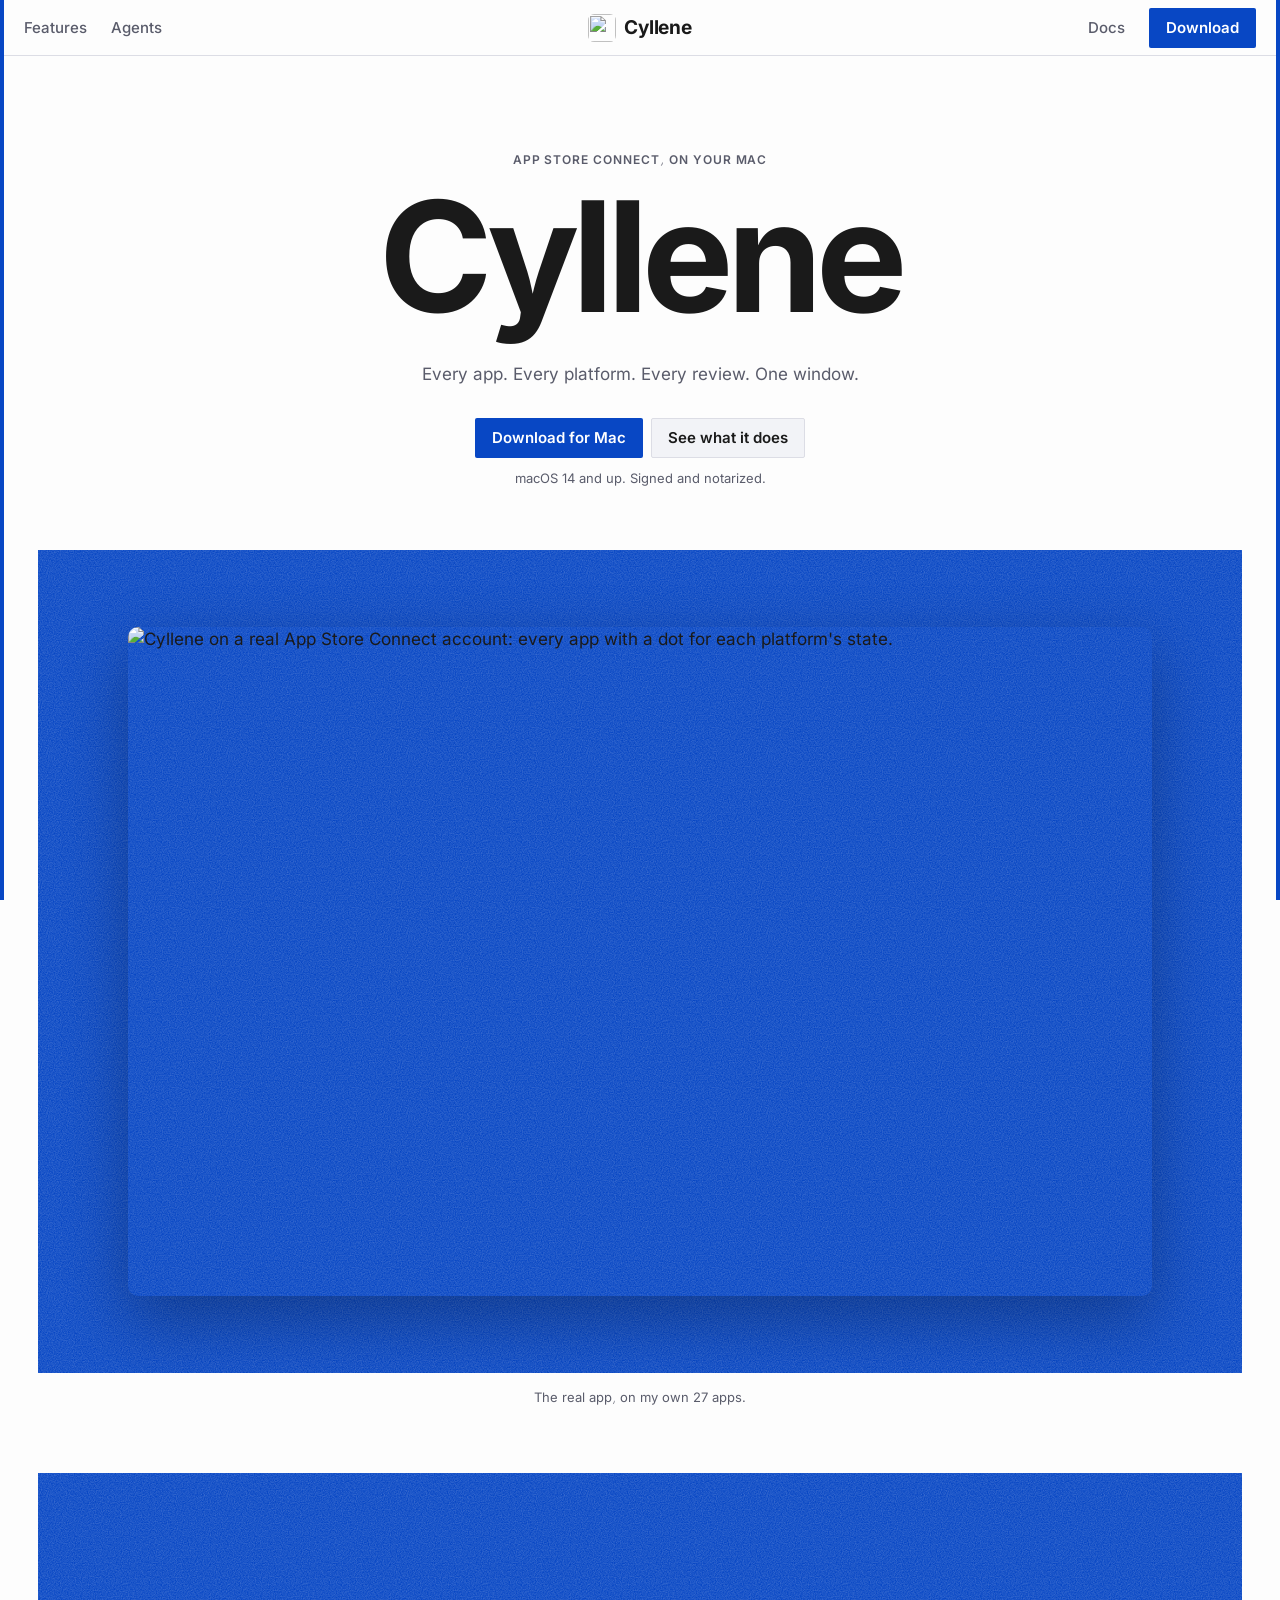
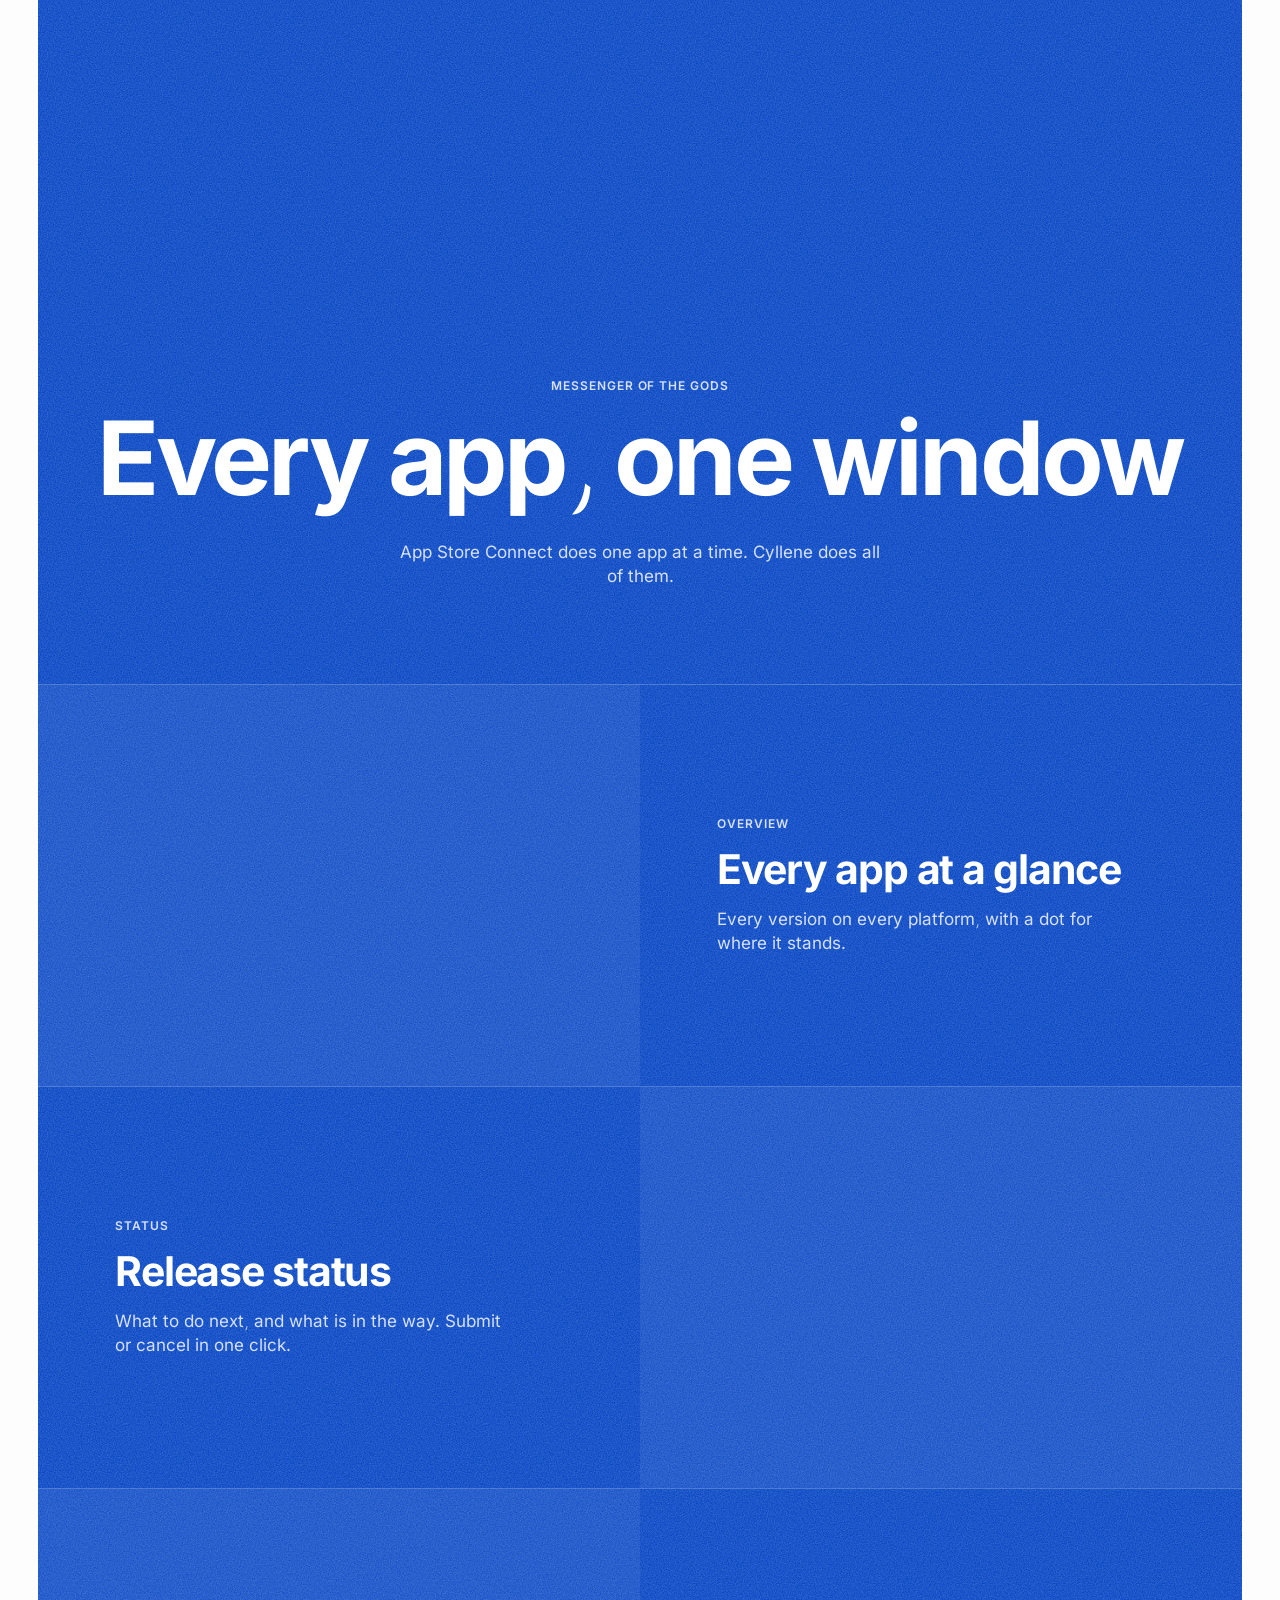
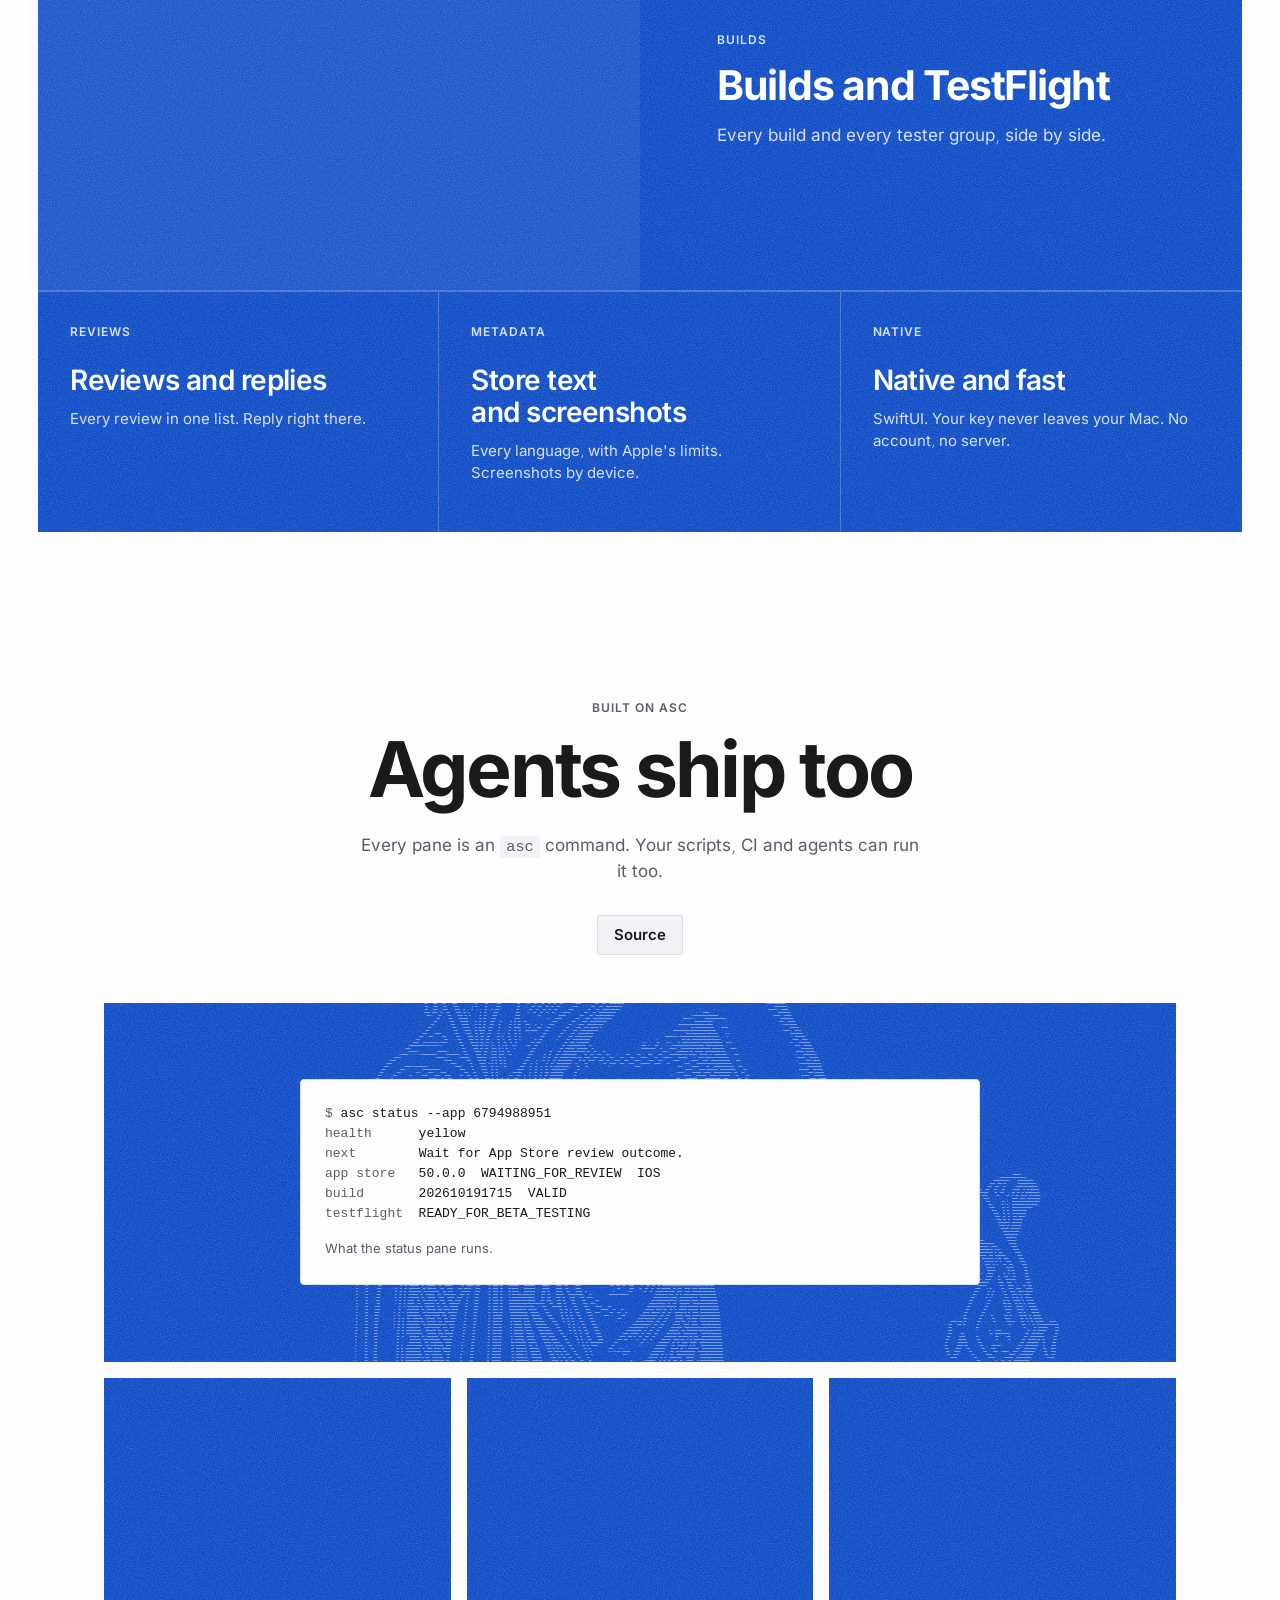
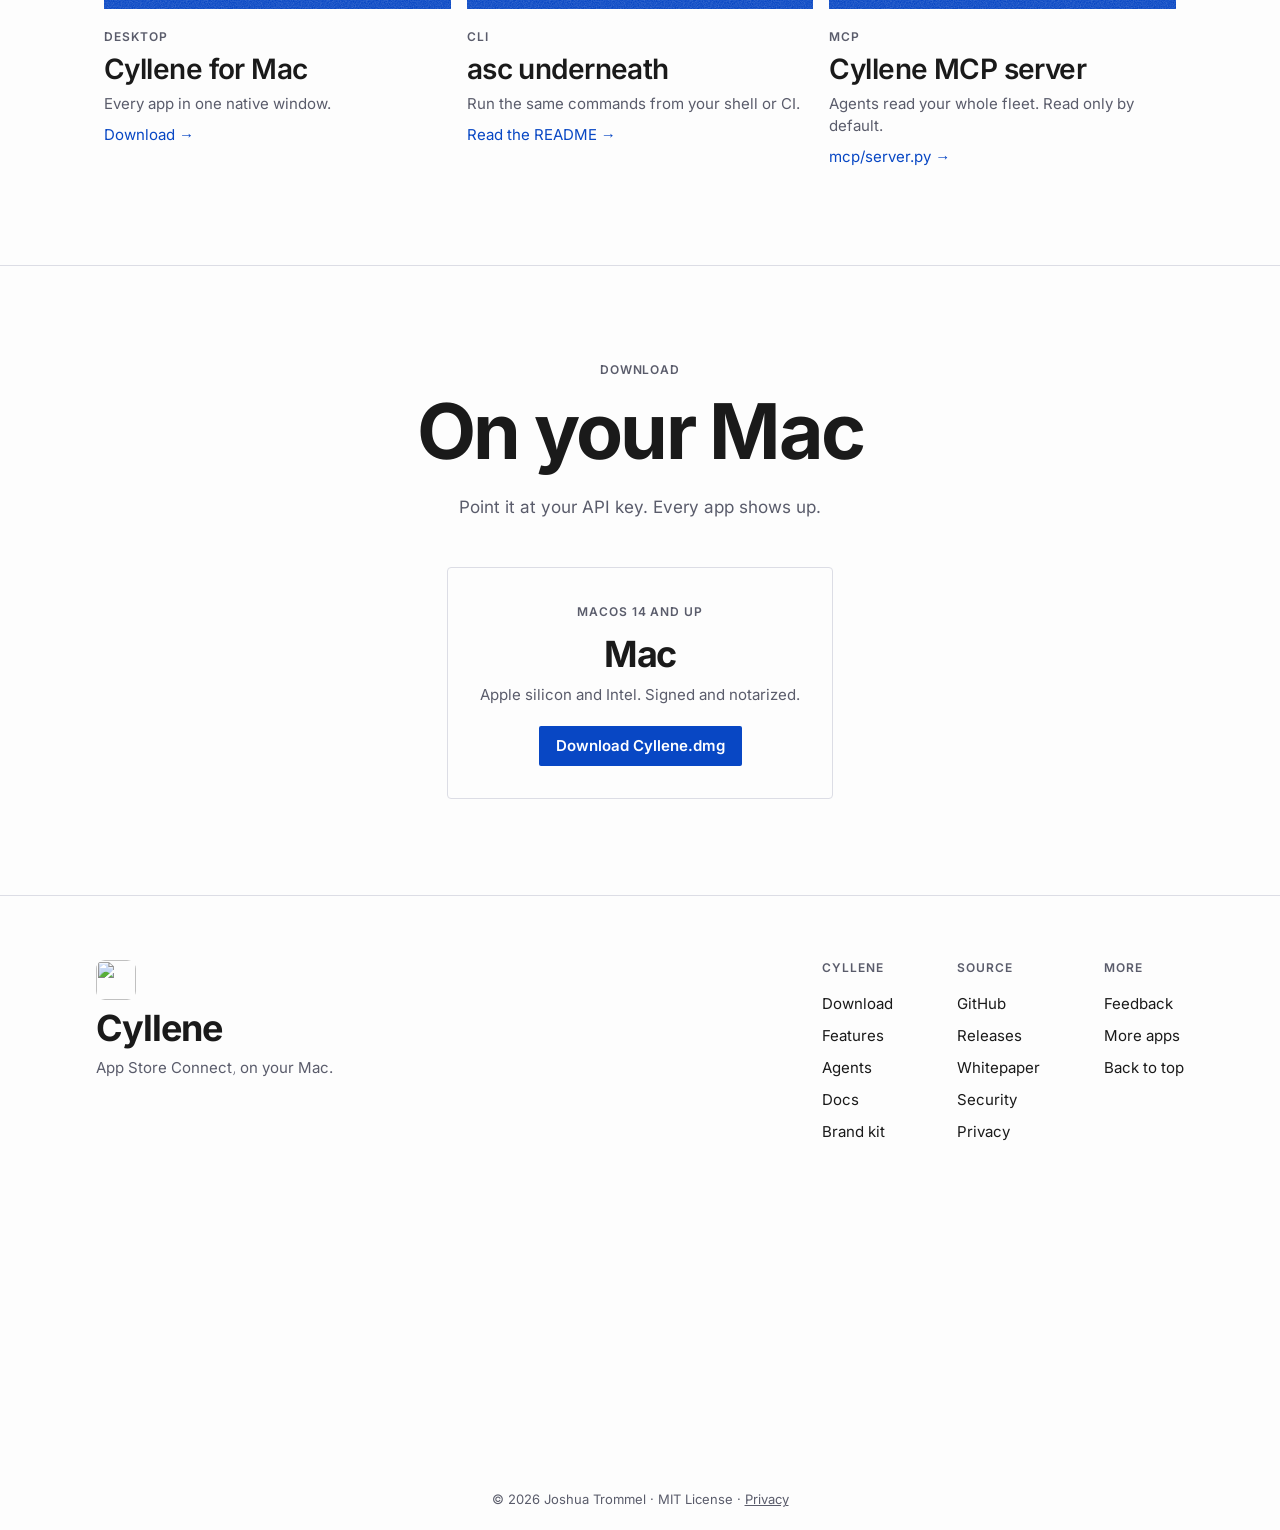
==== landing/index.html @ 8a7dcd57 "Rename Hermes to Cyllene: app, fonts, landing, docs, skills Still on Hermes on purpose: bundle id co" ====
<!DOCTYPE html>
<html lang="en">
<head>
<meta charset="UTF-8">
<meta name="viewport" content="width=device-width, initial-scale=1.0, viewport-fit=cover">
<title>Cyllene. App Store Connect, on your Mac.</title>
<meta name="description" content="A native Mac app for App Store Connect. Every app, every platform, every review state in one window. Versions, builds, TestFlight, reviews and purchases without the dashboard.">
<meta name="theme-color" content="#fdfdfd" media="(prefers-color-scheme: light)">
<meta name="theme-color" content="#0a0e19" media="(prefers-color-scheme: dark)">
<link rel="canonical" href="https://cyllene.jaybulb.com/">
<link rel="icon" href="favicon.svg" type="image/svg+xml">
<link rel="apple-touch-icon" href="apple-touch-icon.png">
<meta property="og:type" content="website">
<meta property="og:site_name" content="Cyllene">
<meta property="og:title" content="Cyllene. App Store Connect, on your Mac.">
<meta property="og:description" content="Every app, every platform, every review state in one window.">
<meta property="og:url" content="https://cyllene.jaybulb.com/">
<meta name="twitter:card" content="summary">
<link rel="stylesheet" href="tokens.css">
<link rel="stylesheet" href="landing.css">
<script src="landing.js" defer></script>
</head>
<body>

<header class="nav" aria-label="Site">
  <nav class="nav-links" aria-label="Main">
    <a href="#features">Features</a>
    <a href="#agents">Agents</a>
  </nav>
  <a class="nav-brand" href="#top" aria-label="Cyllene home"><img src="icon.svg" alt="" width="28" height="28"><span>Cyllene</span></a>
  <div class="nav-end">
    <a class="nav-get" href="docs">Docs</a>
    <a class="btn btn-solid" href="https://github.com/nulljosh/cyllene/releases/latest/download/Cyllene.dmg">Download</a>
  </div>
</header>

<!-- Art, dithered to halftone by hand: Peter Paul Rubens, Mercury (Prado, public domain), Praxiteles, Hermes and the Infant Dionysus (public domain, also heads the docs),
     Claude Lorrain, Mercury and Argus (etching), Giambologna, Mercury (bronze), both The Met open access (CC0), Hermes Ludovisi, Hermes Logios and the Pio-Clementino Hermes (public domain),
     Thorvaldsen, Mercury about to kill Argus (CC0), the rest via Wikimedia Commons. -->
<main id="top">
<section class="hero" id="hero">
  <div class="wrap center hero-copy">
    <p class="label">App Store Connect, on your Mac</p>
    <h1>Cyllene</h1>
    <p class="lead">Every app. Every platform. Every review. One window.</p>
    <div class="cta">
      <a class="btn btn-solid" href="https://github.com/nulljosh/cyllene/releases/latest/download/Cyllene.dmg">Download for Mac</a>
      <a class="btn btn-ghost" href="#features">See what it does</a>
    </div>
    <p class="fine">macOS 14 and up. Signed and notarized.</p>
  </div>

  <div class="demo-wrap reveal" id="demo">
    <div class="stage">
    <div class="art stage-art" style="--img: url(art/lorrain.png)" aria-hidden="true"></div>
    <img class="shot" src="shots/app-list.png" width="1040" height="680" alt="Cyllene on a real App Store Connect account: every app with a dot for each platform's state.">
    </div>
    <p class="demo-hint">The real app, on my own 27 apps.</p>
  </div>
</section>

<section class="band" id="features">
  <div class="band-head">
    <div class="art band-art" style="--img: url(art/giambologna.png)" aria-hidden="true"></div>
    <div class="band-copy reveal">
      <p class="label">Messenger of the gods</p>
      <h2>Every app, one window</h2>
      <p>App Store Connect does one app at a time. Cyllene does all of them.</p>
    </div>
  </div>
  <div class="frows">
    <article class="frow reveal"><div class="art" style="--img: url(art/prax.png)" aria-hidden="true"></div><div><p class="label">Overview</p><h3>Every app at a glance</h3><p>Every version on every platform, with a dot for where it stands.</p></div></article>
    <article class="frow reveal"><div class="art" style="--img: url(art/rubens.png)" aria-hidden="true"></div><div><p class="label">Status</p><h3>Release status</h3><p>What to do next, and what is in the way. Submit or cancel in one click.</p></div></article>
    <article class="frow reveal"><div class="art" style="--img: url(art/ludovisi.png)" aria-hidden="true"></div><div><p class="label">Builds</p><h3>Builds and TestFlight</h3><p>Every build and every tester group, side by side.</p></div></article>
  </div>
  <div class="cells">
      <article class="cell reveal"><p class="label">Reviews</p><h3>Reviews and replies</h3><p>Every review in one list. Reply right there.</p></article>
      <article class="cell reveal"><p class="label">Metadata</p><h3>Store text and screenshots</h3><p>Every language, with Apple's limits. Screenshots by device.</p></article>
      <article class="cell reveal"><p class="label">Native</p><h3>Native and fast</h3><p>SwiftUI. Your key never leaves your Mac. No account, no server.</p></article>
  </div>
</section>

<section class="sec field" id="agents">
  <div class="wrap center">
    <div class="reveal agents-copy">
      <i class="wing" aria-hidden="true"></i>
      <p class="label">Built on asc</p>
      <h2>Agents ship too</h2>
      <p class="body">Every pane is an <code>asc</code> command. Your scripts, CI and agents can run it too.</p>
      <div class="cta"><a class="btn btn-ghost" href="https://github.com/nulljosh/cyllene">Source</a></div>
    </div>
    <div class="stage term-stage reveal">
    <figure class="stage-art" aria-hidden="true"><svg viewBox="0 500 1899 1100" preserveAspectRatio="xMidYMid slice"><use href="cyllene.svg#art"/></svg></figure>
    <figure class="term" aria-label="The command behind the status pane">
<pre><span class="dim">$</span> asc status --app 6794988951
<span class="dim">health</span>      yellow
<span class="dim">next</span>        Wait for App Store review outcome.
<span class="dim">app store</span>   50.0.0  WAITING_FOR_REVIEW  IOS
<span class="dim">build</span>       202610191715  VALID
<span class="dim">testflight</span>  READY_FOR_BETA_TESTING</pre>
      <figcaption>What the status pane runs.</figcaption>
    </figure>
    </div>
    <div class="prods">
      <article class="prod reveal">
        <div class="art prod-art" style="--img: url(art/card-thorvaldsen.png)" aria-hidden="true"></div>
        <p class="label">Desktop</p><h3>Cyllene for Mac</h3><p>Every app in one native window.</p><a href="https://github.com/nulljosh/cyllene/releases/latest/download/Cyllene.dmg">Download &rarr;</a>
      </article>
      <article class="prod reveal">
        <div class="art prod-art" style="--img: url(art/card-logios.png)" aria-hidden="true"></div>
        <p class="label">CLI</p><h3>asc underneath</h3><p>Run the same commands from your shell or CI.</p><a href="https://github.com/nulljosh/cyllene#agents">Read the README &rarr;</a>
      </article>
      <article class="prod reveal">
        <div class="art prod-art" style="--img: url(art/card-pio.png)" aria-hidden="true"></div>
        <p class="label">MCP</p><h3>Cyllene MCP server</h3><p>Agents read your whole fleet. Read only by default.</p><a href="https://github.com/nulljosh/cyllene/blob/main/mcp/server.py">mcp/server.py &rarr;</a>
      </article>
    </div>
  </div>
</section>

<section class="sec plats" id="get">
  <div class="wrap center">
    <p class="label reveal">Download</p>
    <h2 class="reveal">On your Mac</h2>
    <p class="body reveal">Point it at your API key. Every app shows up.</p>
    <div class="plat-row">
      <div class="reveal"><small>macOS 14 and up</small><b>Mac</b><p>Apple silicon and Intel. Signed and notarized.</p><a class="btn btn-solid" href="https://github.com/nulljosh/cyllene/releases/latest/download/Cyllene.dmg">Download Cyllene.dmg</a></div>
    </div>
  </div>
</section>
</main>

<footer class="foot" id="footer">
  <div class="foot-top">
    <div class="foot-brand"><img src="icon.svg" alt="" width="40" height="40"><b>Cyllene</b><p>App Store Connect, on your Mac.</p></div>
    <nav class="foot-cols" aria-label="Footer">
      <div><p class="label">Cyllene</p><a href="https://github.com/nulljosh/cyllene/releases/latest/download/Cyllene.dmg">Download</a><a href="#features">Features</a><a href="#agents">Agents</a><a href="docs">Docs</a><a href="brand">Brand kit</a></div>
      <div><p class="label">Source</p><a href="https://github.com/nulljosh/cyllene">GitHub</a><a href="https://github.com/nulljosh/cyllene/releases">Releases</a><a href="https://github.com/nulljosh/cyllene/blob/main/docs/WHITEPAPER.md">Whitepaper</a><a href="https://github.com/nulljosh/cyllene/blob/main/docs/SECURITY.md">Security</a><a href="privacy">Privacy</a></div>
      <div><p class="label">More</p><a href="mailto:trommatic@icloud.com?subject=Cyllene">Feedback</a><a href="https://jaybulb.com">More apps</a><a href="#top">Back to top</a></div>
    </nav>
  </div>
  <div class="word-band" aria-hidden="true"><canvas class="word-canvas"></canvas></div>
  <p class="legal">&copy; 2026 Joshua Trommel &middot; MIT License &middot; <a href="privacy">Privacy</a></p>
</footer>

<script src="footer-band.js" defer></script>
</body>
</html>
---- landing/tokens.css ----
/* Cyllene design tokens. One source for the landing and the Mac app (Sources/Theme.swift mirrors these).
   Shared system: 8 point grid, one radius set, 48 point capsule controls. The accent is the only colour Cyllene owns. */
@font-face { font-family: "Cyllene Sans"; src: url("fonts/CylleneSans-Regular.woff2") format("woff2"); font-weight: 400; font-display: swap; }
@font-face { font-family: "Cyllene Sans"; src: url("fonts/CylleneSans-Medium.woff2") format("woff2"); font-weight: 500; font-display: swap; }
@font-face { font-family: "Cyllene Sans"; src: url("fonts/CylleneSans-Semibold.woff2") format("woff2"); font-weight: 600; font-display: swap; }
@font-face { font-family: "Cyllene Sans"; src: url("fonts/CylleneSans-Bold.woff2") format("woff2"); font-weight: 700; font-display: swap; }

:root {
  /* colour */
  --accent: #0847c4;          /* actions and links; deep blue, AA on paper */
  --btn: #0847c4;             /* solid buttons, white label */
  --frame: #0847c4;           /* the thin frame down the window edges */
  --band: #0847c4;            /* full-bleed blue sections */
  --band-sub: #d6e0fa;        /* secondary text on the band, AA */
  --band-art: #a9c2f7;        /* engraving on the band */
  --band-line: rgba(255, 255, 255, .22);
  --accent-light: #0074D9;    /* icon gradient top, clrs.cc blue */
  --accent-deep: #004C8F;     /* icon gradient bottom */
  --ring: color-mix(in srgb, var(--accent) 30%, transparent);
  --bg: #fdfdfd;
  --surface: #f2f3f7;
  --line: #dcdde5;
  --text: #1a1a1a;
  --sub: #5a5c6b;
  --live: #2f8a4e;            /* ready for sale */
  --pending: #b07a00;         /* in review, processing: amber, so it never reads as a link */
  --bad: #c0392b;             /* rejected */
  --idle: #8a8d99;            /* preparing, unknown */

  /* type */
  --display: var(--font);  /* one face: headlines are Cyllene Sans bold, tracked tight */
  --font: "Cyllene Sans", -apple-system, BlinkMacSystemFont, "SF Pro Text", "Helvetica Neue", Helvetica, Arial, sans-serif;
  --size-display: 64px;       /* hero: 64 line, -0.01em */
  --size-title: 34px;         /* section heads: 40 line */
  --size-headline: 20px;      /* card heads: 28 line */
  --size-body: 17px;          /* 24 line */
  --size-footnote: 13px;      /* 16 line */

  /* space: the 8 point grid */
  --sp-1: 4px; --sp-2: 8px; --sp-3: 12px; --sp-4: 16px; --sp-5: 24px; --sp-6: 32px; --sp-7: 48px; --sp-8: 64px; --sp-9: 96px;
  --measure: 680px;
  --wrap: 1120px;

  /* shape */
  --control: 48px;
  --r-card: 28px;
  --r-group: 20px;
  --r-row: 8px;
  --r-pill: 999px;
  --r-sq: 2px;                /* landing buttons and panels */
  --r-icon: 22.5%;
  --motion: .2s ease;
}

@media (prefers-color-scheme: dark) {
  :root {
    --accent: #6f9dff;
    --btn: #1f55e0;
    --frame: #1f55e0;
    --band: #0a33b5;
    --band-sub: #c9d6fb;
    --band-art: #7d9df0;
    --bg: #0a0e19;            /* navy black */
    --surface: #141a2a;
    --line: #252d44;
    --text: #f2f2f5;
    --sub: #a2a9bc;
    --live: #4caf6e;
    --pending: #e0a800;
    --bad: #d9534f;
    --idle: #6f7488;
  }
}
---- landing/landing.css ----
/* Cyllene landing, dressed after Nous Research: a navy-black page in a thin blue frame, giant thin condensed caps,
   tiny caps labels, small square buttons, and one full-bleed blue band where the 1878 engraving sits in scanlines.
   Every colour, both faces and the radii come from tokens.css (copied from brand/ at deploy, shared with the app). */
:root {
  --scan: repeating-linear-gradient(to bottom, #000 0 1.5px, transparent 1.5px 3px);  /* scanlines for the engravings */
  /* film grain: white fractal noise, laid over every blue surface */
  --grain: url("data:image/svg+xml,%3Csvg xmlns='http://www.w3.org/2000/svg' width='180' height='180'%3E%3Cfilter id='n'%3E%3CfeTurbulence type='fractalNoise' baseFrequency='.85' numOctaves='3' stitchTiles='stitch'/%3E%3CfeColorMatrix values='0 0 0 0 1 0 0 0 0 1 0 0 0 0 1 .28 0 0 0 -.06'/%3E%3C/filter%3E%3Crect width='100%25' height='100%25' filter='url(%23n)'/%3E%3C/svg%3E");
}
/* Halftone art: each image is a dot mask (art/*.png, dithered from public domain works), tinted with --band-art */
.art { position: relative; overflow: hidden; background: var(--grain), var(--band); }
.art::before { content: ""; position: absolute; inset: 0; background: var(--band-art); -webkit-mask: var(--img) center / cover no-repeat; mask: var(--img) center / cover no-repeat; }
* { box-sizing: border-box; margin: 0; }
html { scroll-behavior: smooth; }
body { font-family: var(--font); font-size: var(--size-body); line-height: 24px; color: var(--text); background: var(--bg); -webkit-font-smoothing: antialiased; }
a { color: inherit; }
code { font-size: .9em; padding: 2px 6px; border-radius: var(--r-sq); background: var(--surface); }
.wrap { max-width: var(--wrap); margin: 0 auto; padding: 0 var(--sp-5); }
.center { text-align: center; }

h1, h2, h3 { text-wrap: balance; }
/* the wing, in the accent, over a section title */
.wing { display: block; width: 56px; height: 56px; margin: 0 auto var(--sp-4); background: var(--accent); -webkit-mask: url(mark.svg) center / contain no-repeat; mask: url(mark.svg) center / contain no-repeat; }
h1 { font-size: clamp(72px, 12vw, 176px); line-height: .95; font-weight: 700; letter-spacing: -.045em; }
h2 { font-size: clamp(44px, 6vw, 96px); line-height: 1; font-weight: 700; letter-spacing: -.035em; }
h3 { font-size: 28px; line-height: 32px; font-weight: 600; letter-spacing: -.02em; }
.label { font-size: 12px; line-height: 16px; font-weight: 600; letter-spacing: .08em; text-transform: uppercase; color: var(--sub); margin-bottom: var(--sp-4); }

.btn { height: 40px; padding: 0 var(--sp-4); border-radius: var(--r-sq); display: inline-flex; align-items: center; font-weight: 600; font-size: 15px; text-decoration: none; border: 1px solid transparent; transition: background var(--motion), color var(--motion), border-color var(--motion); }
.btn-solid { background: var(--btn); color: #fff; }
.btn-solid:hover { background: color-mix(in srgb, var(--btn) 82%, #fff); }
.btn-ghost { background: var(--surface); color: var(--text); border-color: var(--line); }
.btn-ghost:hover { border-color: var(--text); }
.btn:focus-visible, .foot-cols a:focus-visible, .prod a:focus-visible, .nav-brand:focus-visible, .nav-links a:focus-visible { outline: 3px solid var(--ring); outline-offset: 2px; }

.nav { position: sticky; top: 0; z-index: 10; display: grid; grid-template-columns: 1fr auto 1fr; align-items: center; gap: var(--sp-5); height: 56px; padding: 0 var(--sp-5); background: color-mix(in srgb, var(--bg) 88%, transparent); backdrop-filter: blur(20px); -webkit-backdrop-filter: blur(20px); border-bottom: 1px solid var(--line); }
.nav-brand { display: flex; align-items: center; gap: var(--sp-2); font-weight: 700; font-size: 19px; letter-spacing: -.01em; text-decoration: none; }
.nav-brand img { width: 28px; height: 28px; border-radius: var(--r-icon); }
.nav-links, .nav-get { display: flex; gap: var(--sp-5); font-size: 15px; font-weight: 500; }
.nav-links a, .nav-get { text-decoration: none; color: var(--sub); }
.nav-links a:hover, .nav-get:hover { color: var(--text); }
.nav-brand { grid-column: 2; }
.nav-end { grid-column: 3; justify-self: end; display: flex; align-items: center; gap: var(--sp-5); }
/* the thin blue frame down both edges of the window */
@media (min-width: 900px) { body::after { content: ""; position: fixed; inset: 0; border-inline: 4px solid var(--frame); pointer-events: none; z-index: 30; } }

.hero { padding: var(--sp-9) 0 var(--sp-8); }
.lead { max-width: 560px; margin: var(--sp-6) auto 0; color: var(--sub); }
.cta { display: flex; flex-wrap: wrap; gap: var(--sp-2); margin-top: var(--sp-6); }
.center .cta { justify-content: center; }
.fine { margin-top: var(--sp-3); font-size: var(--size-footnote); line-height: 16px; color: var(--sub); }

/* the live window: same layout as the Mac app */
.demo-wrap { margin: var(--sp-8) clamp(0px, 3vw, 44px) 0; }
.stage { position: relative; overflow: hidden; background: var(--grain), var(--band); padding: clamp(24px, 6vw, 96px) clamp(12px, 7vw, 128px); }
.stage-art { position: absolute; inset: 0; }
.shot { position: relative; display: block; width: 100%; max-width: 1040px; height: auto; margin: 0 auto; border-radius: 10px; box-shadow: 0 24px 64px rgba(0, 0, 0, .28); }
.term-stage .stage-art { color: var(--band-art); opacity: .65; -webkit-mask-image: var(--scan); mask-image: var(--scan); background: none; }
.term-stage .stage-art::before { content: none; }
.term-stage .stage-art svg { display: block; width: 100%; height: 100%; }
.demo-hint { margin-top: var(--sp-3); font-size: var(--size-footnote); color: var(--sub); text-align: center; }

/* The blue band: the engraving in scanlines beside the section head, then the six features as ruled cells */
.band { margin: 0 clamp(0px, 3vw, 44px); background: var(--grain), var(--band); color: #fff; overflow: hidden; }
.band .label { color: var(--band-sub); }
.band-head { text-align: center; }
.band-art { aspect-ratio: 19 / 10; max-height: 86vh; width: 100%; background: none; }
.band-copy { position: relative; margin-top: -10vw; padding: 0 var(--sp-5) var(--sp-9); }
.band-copy h2 { font-size: clamp(48px, 8vw, 128px); line-height: .95; }
.band-copy p:last-child { margin: var(--sp-6) auto 0; max-width: 480px; color: var(--band-sub); }
.frows { border-top: 1px solid var(--band-line); }
.frow { display: grid; grid-template-columns: 1fr 1fr; align-items: center; border-bottom: 1px solid var(--band-line); }
.frow .art { aspect-ratio: 3 / 2; background: var(--grain), color-mix(in srgb, #fff 6%, var(--band)); }
.frow:nth-child(even) .art { order: 2; }
.frow > div:not(.art) { padding: var(--sp-7) clamp(24px, 6vw, 96px); max-width: 560px; }
.frow h3 { font-size: clamp(32px, 3.2vw, 48px); line-height: 1.05; font-weight: 700; letter-spacing: -.03em; }
.frow p:last-child { margin-top: var(--sp-4); color: var(--band-sub); }
.cells { display: grid; grid-template-columns: repeat(3, 1fr); border-top: 1px solid var(--band-line); }
.cell { padding: var(--sp-6) var(--sp-6) var(--sp-7); border-right: 1px solid var(--band-line); border-bottom: 1px solid var(--band-line); }
.cell:nth-child(3n) { border-right: 0; }
.cell:nth-last-child(-n+3) { border-bottom: 0; }
.cell .label { margin-bottom: var(--sp-5); }
.cell p:last-child { margin-top: var(--sp-3); color: var(--band-sub); font-size: 15px; line-height: 22px; }

.sec { padding: var(--sp-9) 0; }
.body { color: var(--sub); margin-top: var(--sp-5); max-width: 560px; }
.center .body { margin-left: auto; margin-right: auto; }
.term-stage { margin-top: var(--sp-7); }
.term { position: relative; max-width: 680px; margin: 0 auto; text-align: left; border-radius: 4px; background: var(--bg); border: 1px solid var(--line); padding: var(--sp-5); }
/* three product cards, each with its own crop of the engraving */
.prods { display: grid; grid-template-columns: repeat(3, 1fr); gap: var(--sp-4); margin-top: var(--sp-4); text-align: left; }
.prod { display: grid; align-content: start; gap: var(--sp-2); }
.prod-art { margin: 0 0 var(--sp-3); aspect-ratio: 3 / 2; }
.prod .label { margin-bottom: 0; }
.prod p:not(.label) { color: var(--sub); font-size: 15px; line-height: 22px; }
.prod a { color: var(--accent); font-size: 15px; text-decoration: none; }
.prod a:hover { text-decoration: underline; }
.term pre { font: 13px/20px ui-monospace, SFMono-Regular, Menlo, monospace; overflow-x: auto; }
.term .dim { color: var(--sub); }
.term figcaption { margin-top: var(--sp-3); font-size: var(--size-footnote); color: var(--sub); }
.plats { border-top: 1px solid var(--line); }
.plat-row { display: flex; justify-content: center; margin-top: var(--sp-7); }
.plat-row > div { max-width: 440px; padding: var(--sp-6); border-radius: 4px; border: 1px solid var(--line); display: grid; gap: var(--sp-2); justify-items: center; }
.plat-row small { font-size: 12px; font-weight: 600; letter-spacing: .08em; text-transform: uppercase; color: var(--sub); }
.plat-row b { font-weight: 700; font-size: 36px; line-height: 44px; letter-spacing: -.03em; }
.plat-row p { color: var(--sub); font-size: 15px; line-height: 22px; margin-bottom: var(--sp-3); }

/* Footer: brand and link columns, the engraved band of Cyllene' things, one fine line */
.foot { text-align: center; padding: var(--sp-8) var(--sp-4) var(--sp-5); background: var(--bg); overflow: hidden; border-top: 1px solid var(--line); }
.foot-top { max-width: var(--wrap); margin: 0 auto; padding: 0 var(--sp-4); display: flex; flex-wrap: wrap; justify-content: space-between; gap: var(--sp-7); text-align: left; }
.foot-brand { display: grid; gap: var(--sp-2); align-content: start; }
.foot-brand img { border-radius: var(--r-icon); }
.foot-brand b { font-weight: 700; font-size: 36px; line-height: 40px; letter-spacing: -.03em; }
.foot-brand p { color: var(--sub); font-size: 15px; }
.foot-cols { display: flex; flex-wrap: wrap; gap: var(--sp-8); }
.foot-cols div { display: grid; gap: var(--sp-2); align-content: start; }
.foot-cols .label { margin-bottom: var(--sp-2); }
/* Each link is a 44px tap target; the negative margin keeps the 24px line pitch. */
.foot-cols a { display: flex; align-items: center; min-height: 44px; margin: -10px 0; color: var(--text); text-decoration: none; font-size: 15px; }
.foot-cols a:hover { color: var(--accent); }
.word-band { color: var(--accent); position: relative; width: 100vw; margin: var(--sp-6) 0 0 calc(50% - 50vw); height: clamp(150px, 24vw, 340px); }
.word-canvas { position: absolute; inset: 0; width: 100%; height: 100%; display: none; }
.word-band.live .word-canvas { display: block; }
.legal { margin-top: var(--sp-2); font-size: var(--size-footnote); line-height: 16px; color: var(--sub); text-wrap: balance; }

/* Docs page: a band head with Piranesi's stairs, a sticky contents column, then numbered sections */
.docs-head { position: relative; margin-top: 0; }
.docs-art { position: absolute; inset: 0; background: none; opacity: .9; }
.docs-title { position: relative; padding: var(--sp-9) var(--sp-5); text-align: center; }
.docs-title h1 { font-size: clamp(96px, 13vw, 200px); line-height: 1; }
.docs-title p:last-child { margin-top: var(--sp-4); color: var(--band-sub); }
.docs { max-width: var(--wrap); margin: 0 auto; padding: var(--sp-8) var(--sp-5) var(--sp-9); display: grid; grid-template-columns: 180px minmax(0, 1fr); gap: var(--sp-8); }
.toc { position: sticky; top: 88px; align-self: start; display: grid; gap: var(--sp-3); font-size: 15px; font-weight: 500; }
.toc a { color: var(--sub); text-decoration: none; }
.toc a:hover { color: var(--text); }
.doc { max-width: 720px; display: grid; gap: var(--sp-8); }
.doc section { display: grid; gap: var(--sp-4); justify-items: start; scroll-margin-top: 88px; }
.doc h2 { font-size: clamp(44px, 5vw, 72px); margin-bottom: var(--sp-2); }
.doc .label { margin-bottom: 0; }
.doc p { color: var(--sub); }
.doc a:not(.btn) { color: var(--accent); }
.code { width: 100%; font: 13px/20px ui-monospace, SFMono-Regular, Menlo, monospace; padding: var(--sp-4); border: 1px solid var(--line); border-radius: 4px; background: var(--surface); overflow-x: auto; white-space: pre; }
.defs { width: 100%; display: grid; grid-template-columns: max-content 1fr; border-top: 1px solid var(--line); }
.defs dt, .defs dd { margin: 0; padding: var(--sp-3) 0; border-bottom: 1px solid var(--line); }
.defs dt { font-weight: 600; padding-right: var(--sp-6); }
.defs dd { color: var(--sub); }
.faq { grid-template-columns: 1fr; }
.privacy { grid-template-columns: minmax(0, 1fr); max-width: 760px; }
.doc-h1 { font-size: clamp(56px, 8vw, 104px); line-height: .95; margin-bottom: var(--sp-3); }
.legal a { color: inherit; }
.faq dt { border-bottom: 0; padding-bottom: 0; }

.js .reveal { opacity: 0; transform: translateY(16px); transition: opacity .5s ease, transform .5s ease; }
.js .reveal.in { opacity: 1; transform: none; }

@media (max-width: 900px) {
  .frow { grid-template-columns: 1fr; }
  .docs { grid-template-columns: 1fr; gap: var(--sp-6); }
  .toc { position: static; grid-auto-flow: column; overflow-x: auto; gap: var(--sp-4); white-space: nowrap; }
  .defs { grid-template-columns: 1fr; }
  .defs dt { border-bottom: 0; padding-bottom: 0; }
  .frow:nth-child(even) .art { order: 0; }
  .frow > div:not(.art) { padding: var(--sp-6) var(--sp-5) var(--sp-7); }
  .band-copy { margin-top: -14vw; }
  .cells { grid-template-columns: 1fr 1fr; }
  .cell, .cell:nth-child(3n), .cell:nth-last-child(-n+3) { border-right: 1px solid var(--band-line); border-bottom: 1px solid var(--band-line); }
  .cell:nth-child(2n) { border-right: 0; }
  .cell:nth-last-child(-n+2) { border-bottom: 0; }
  .prods { grid-template-columns: 1fr; gap: var(--sp-6); }
}
@media (max-width: 600px) {
  .nav-links, .nav-get { display: none; }
  .wrap { padding: 0 var(--sp-4); }
  .hero { padding-top: var(--sp-8); }
  .cells { grid-template-columns: 1fr; }
  .cell, .cell:nth-child(2n), .cell:nth-child(3n), .cell:nth-last-child(-n+2) { border-right: 0; border-bottom: 1px solid var(--band-line); padding: var(--sp-5); }
  .cell:last-child { border-bottom: 0; }
  .foot { padding-top: var(--sp-7); }
  .foot-top { row-gap: var(--sp-5); }
  .foot-brand { display: flex; flex-wrap: wrap; align-items: center; gap: var(--sp-2) var(--sp-3); }
  .foot-brand p { flex-basis: 100%; }
  .foot-cols { gap: var(--sp-6); }
  .foot-cols div { gap: 0; }
}
@media (prefers-reduced-motion: reduce) {
  html { scroll-behavior: auto; }
  .js .reveal { opacity: 1; transform: none; transition: none; }
  .btn, .row { transition: none; }
}
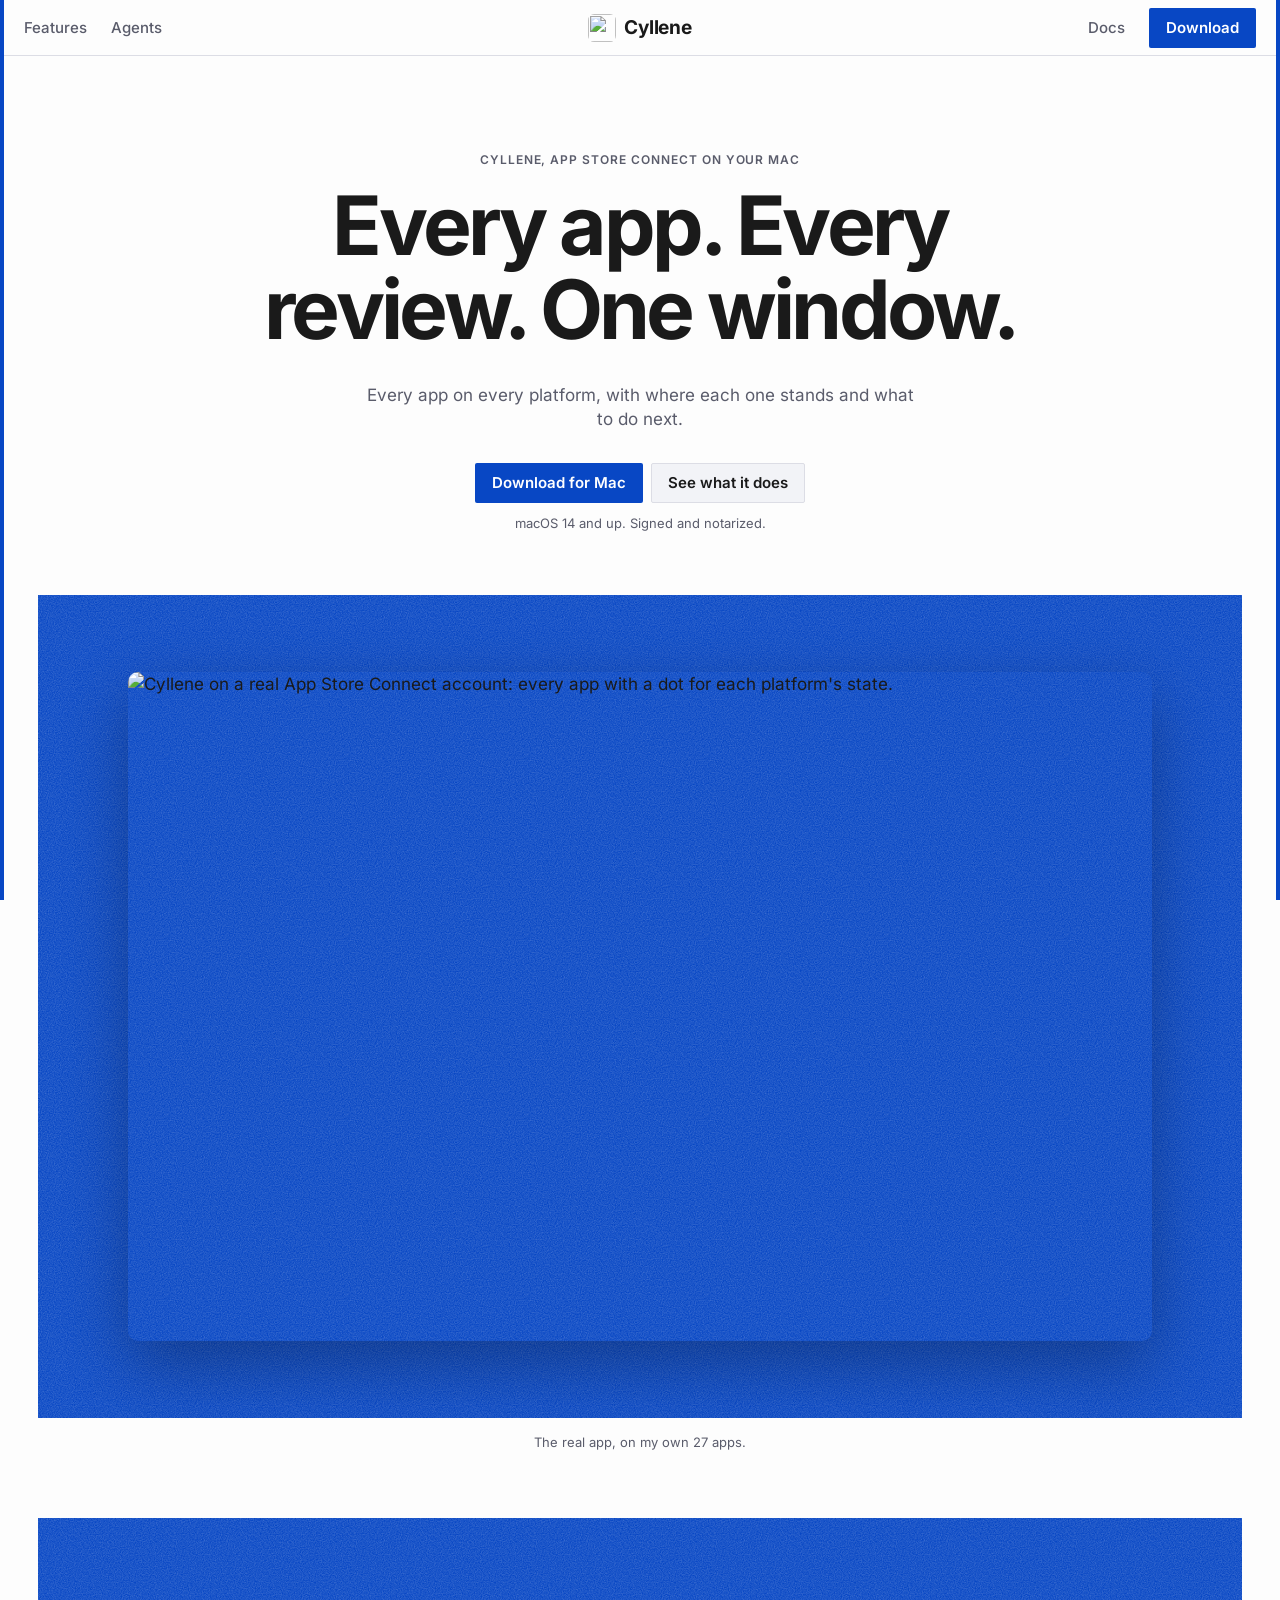
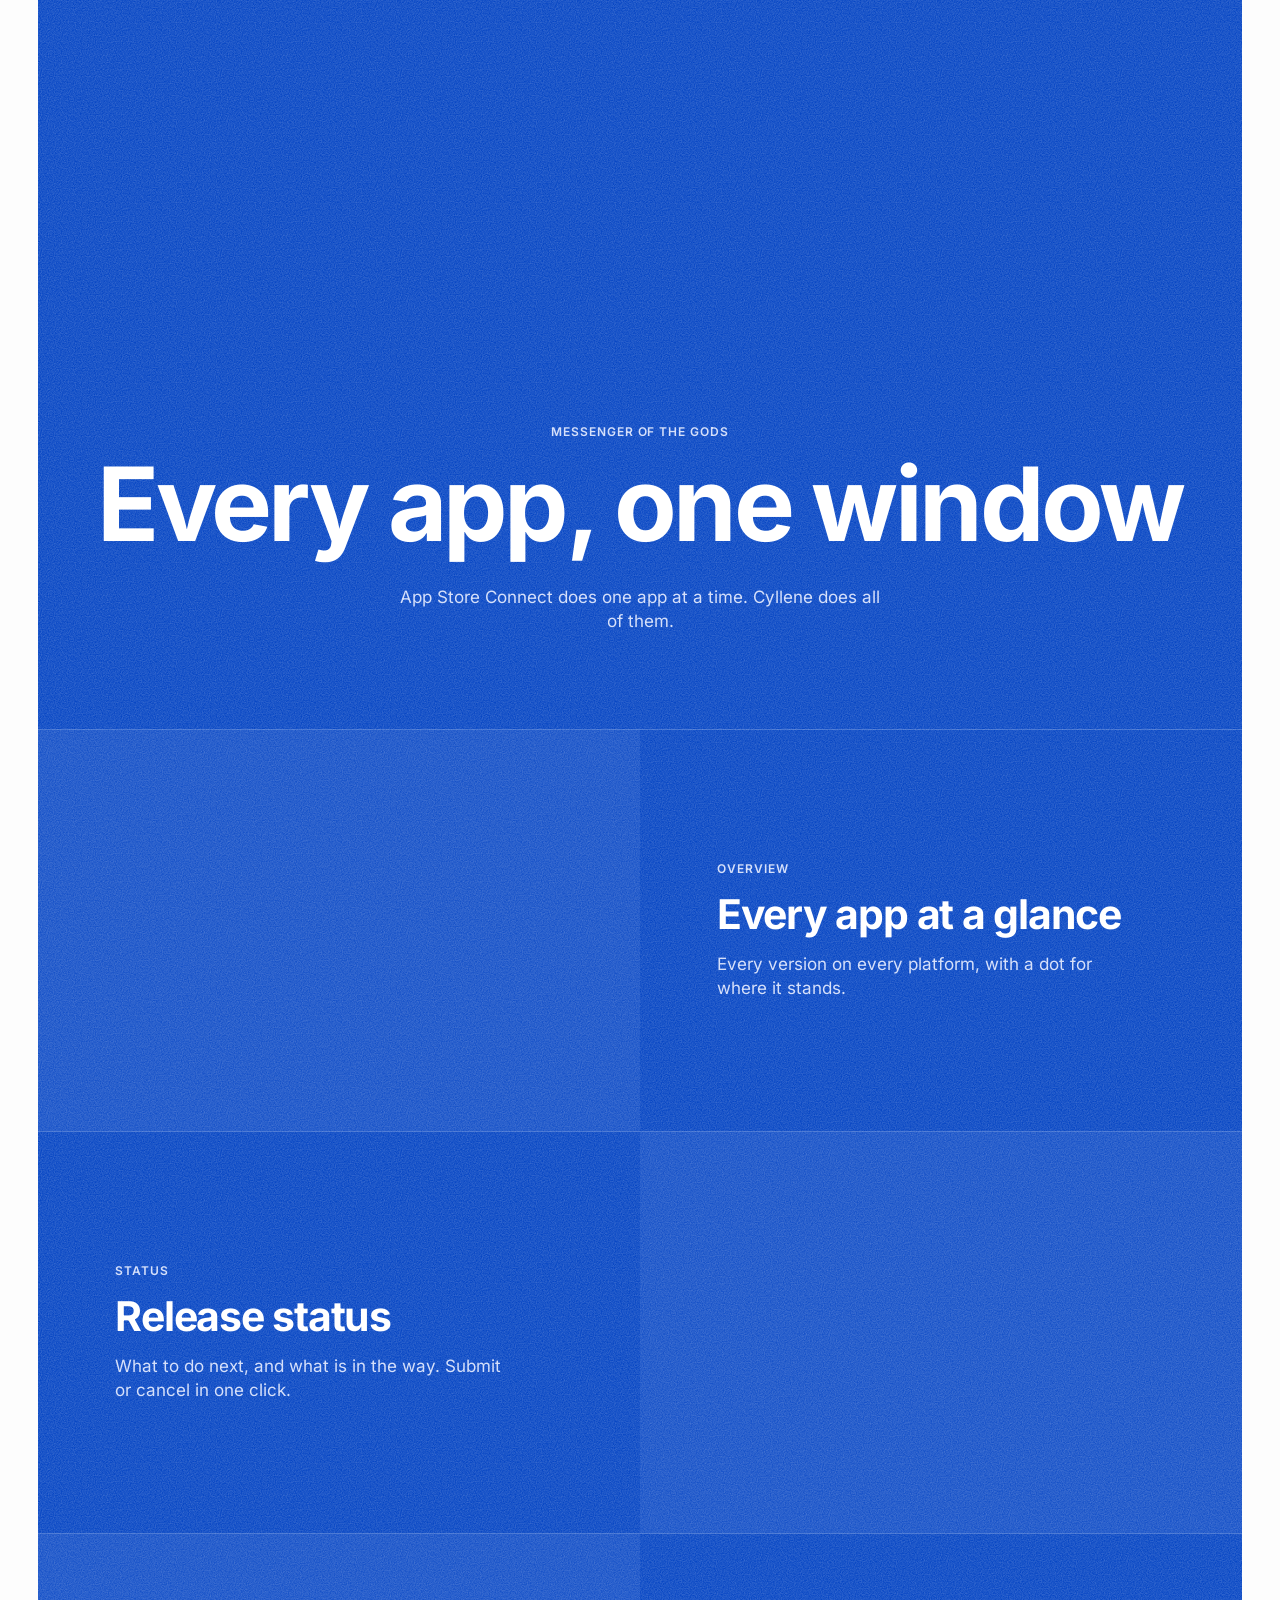
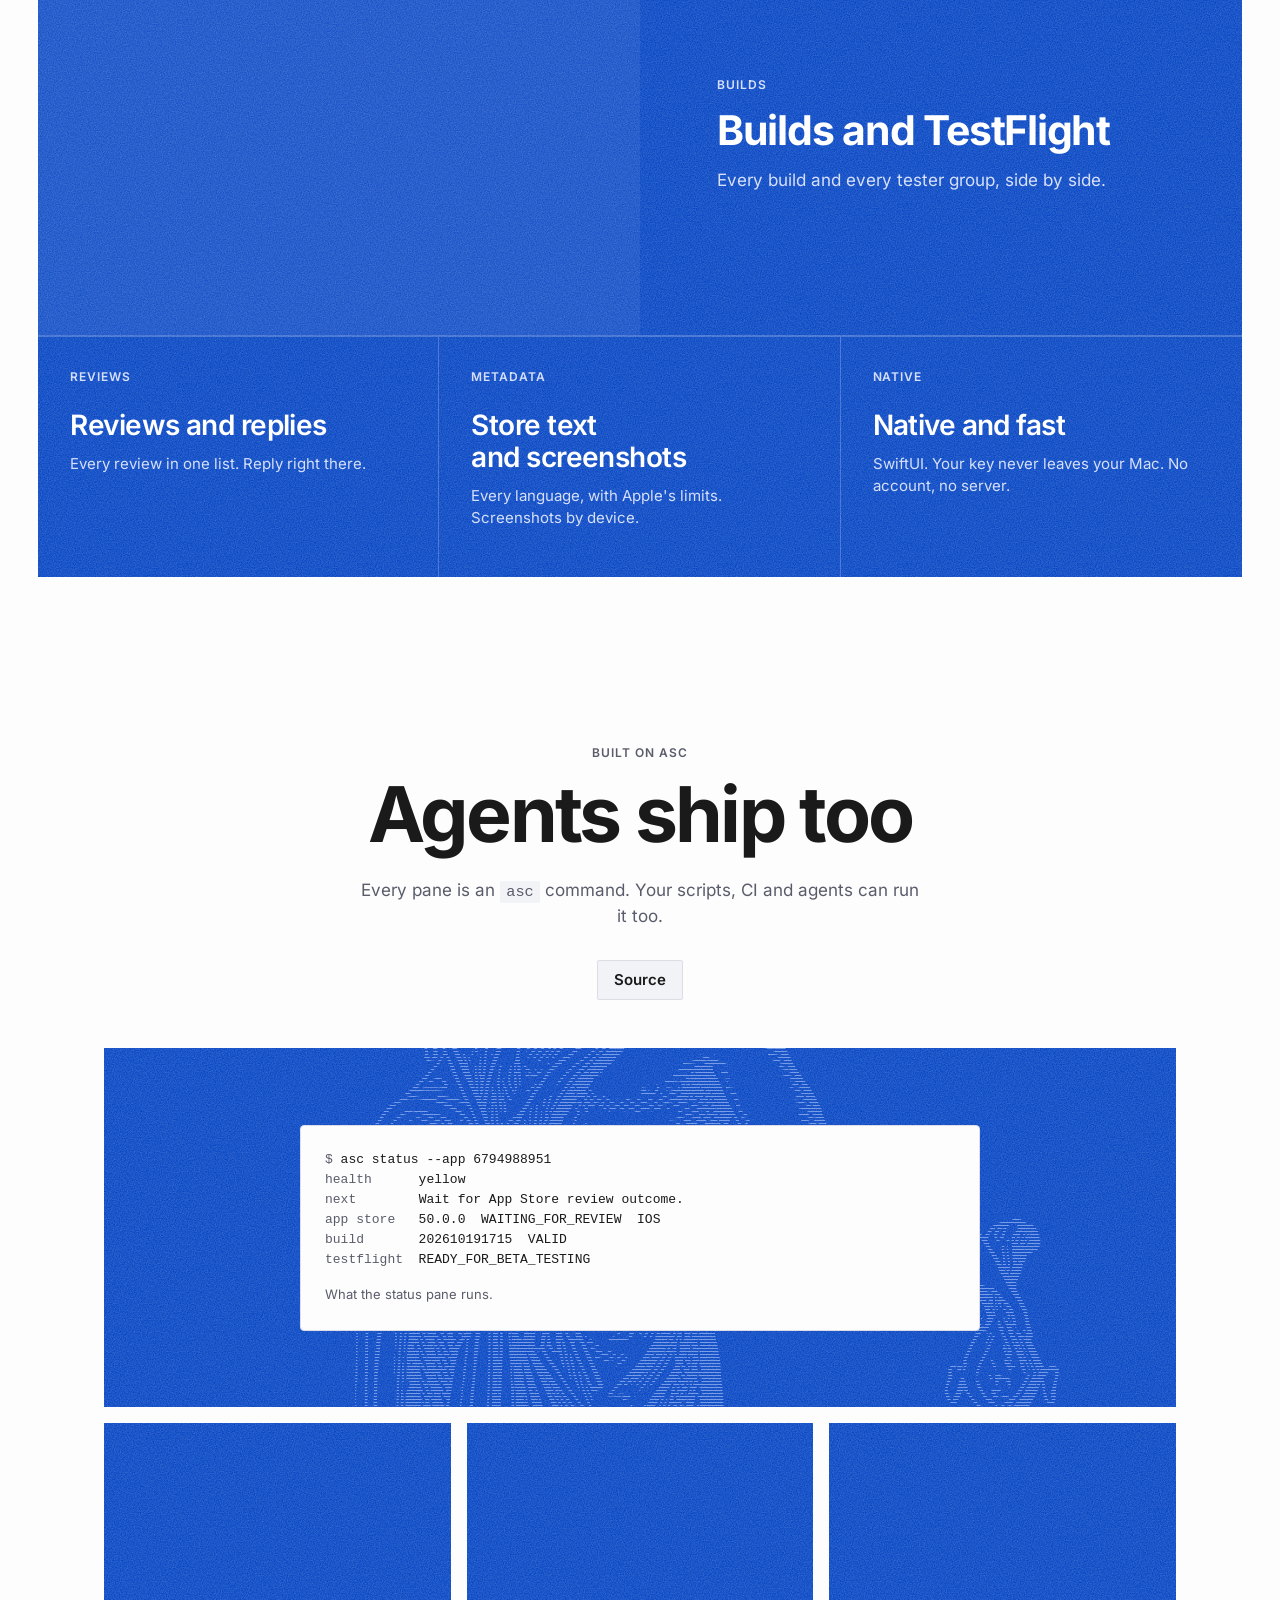
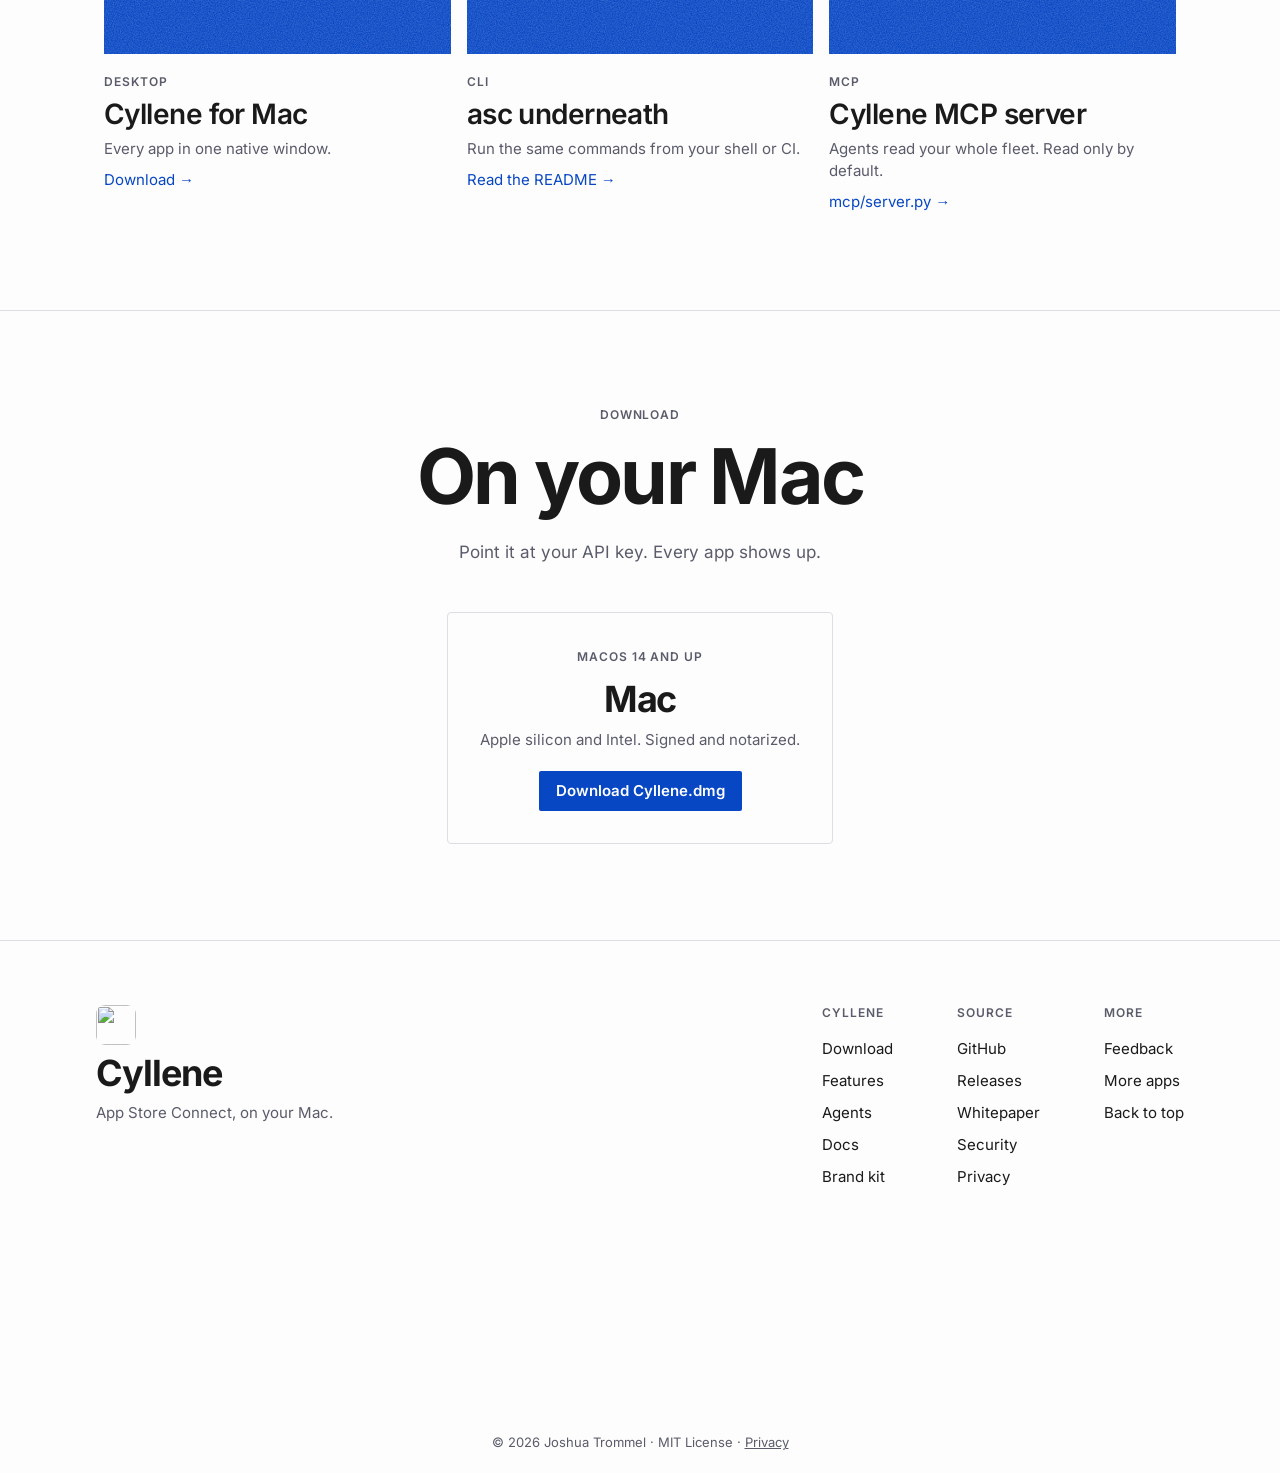
==== commit 498d7219: "Hero H1 is the line that sells, not the name Co-Authored-By: Claude Opus 5.5 <noreply@anthropic.com>" ====
--- a/landing/index.html
+++ b/landing/index.html
@@ -40,9 +40,9 @@
 <main id="top">
 <section class="hero" id="hero">
   <div class="wrap center hero-copy">
-    <p class="label">App Store Connect, on your Mac</p>
-    <h1>Cyllene</h1>
-    <p class="lead">Every app. Every platform. Every review. One window.</p>
+    <p class="label">Cyllene, App Store Connect on your Mac</p>
+    <h1 class="hero-h1">Every app. Every review. One window.</h1>
+    <p class="lead">Every app on every platform, with where each one stands and what to do next.</p>
     <div class="cta">
       <a class="btn btn-solid" href="https://github.com/nulljosh/cyllene/releases/latest/download/Cyllene.dmg">Download for Mac</a>
       <a class="btn btn-ghost" href="#features">See what it does</a>
--- a/landing/landing.css
+++ b/landing/landing.css
@@ -23,6 +23,8 @@
 h1 { font-size: clamp(72px, 12vw, 176px); line-height: .95; font-weight: 700; letter-spacing: -.045em; }
 h2 { font-size: clamp(44px, 6vw, 96px); line-height: 1; font-weight: 700; letter-spacing: -.035em; }
 h3 { font-size: 28px; line-height: 32px; font-weight: 600; letter-spacing: -.02em; }
+/* the hero leads with the line that sells; the nav already carries the name */
+.hero-h1 { font-size: clamp(44px, 6.4vw, 88px); line-height: 1.02; max-width: 960px; margin: 0 auto; }
 .label { font-size: 12px; line-height: 16px; font-weight: 600; letter-spacing: .08em; text-transform: uppercase; color: var(--sub); margin-bottom: var(--sp-4); }
 
 .btn { height: 40px; padding: 0 var(--sp-4); border-radius: var(--r-sq); display: inline-flex; align-items: center; font-weight: 600; font-size: 15px; text-decoration: none; border: 1px solid transparent; transition: background var(--motion), color var(--motion), border-color var(--motion); }
@@ -117,7 +119,7 @@
 /* Each link is a 44px tap target; the negative margin keeps the 24px line pitch. */
 .foot-cols a { display: flex; align-items: center; min-height: 44px; margin: -10px 0; color: var(--text); text-decoration: none; font-size: 15px; }
 .foot-cols a:hover { color: var(--accent); }
-.word-band { color: var(--accent); position: relative; width: 100vw; margin: var(--sp-6) 0 0 calc(50% - 50vw); height: clamp(150px, 24vw, 340px); }
+.word-band { color: var(--accent); position: relative; width: 100vw; margin: var(--sp-6) 0 0 calc(50% - 50vw); height: clamp(120px, 16vw, 220px); }
 .word-canvas { position: absolute; inset: 0; width: 100%; height: 100%; display: none; }
 .word-band.live .word-canvas { display: block; }
 .legal { margin-top: var(--sp-2); font-size: var(--size-footnote); line-height: 16px; color: var(--sub); text-wrap: balance; }
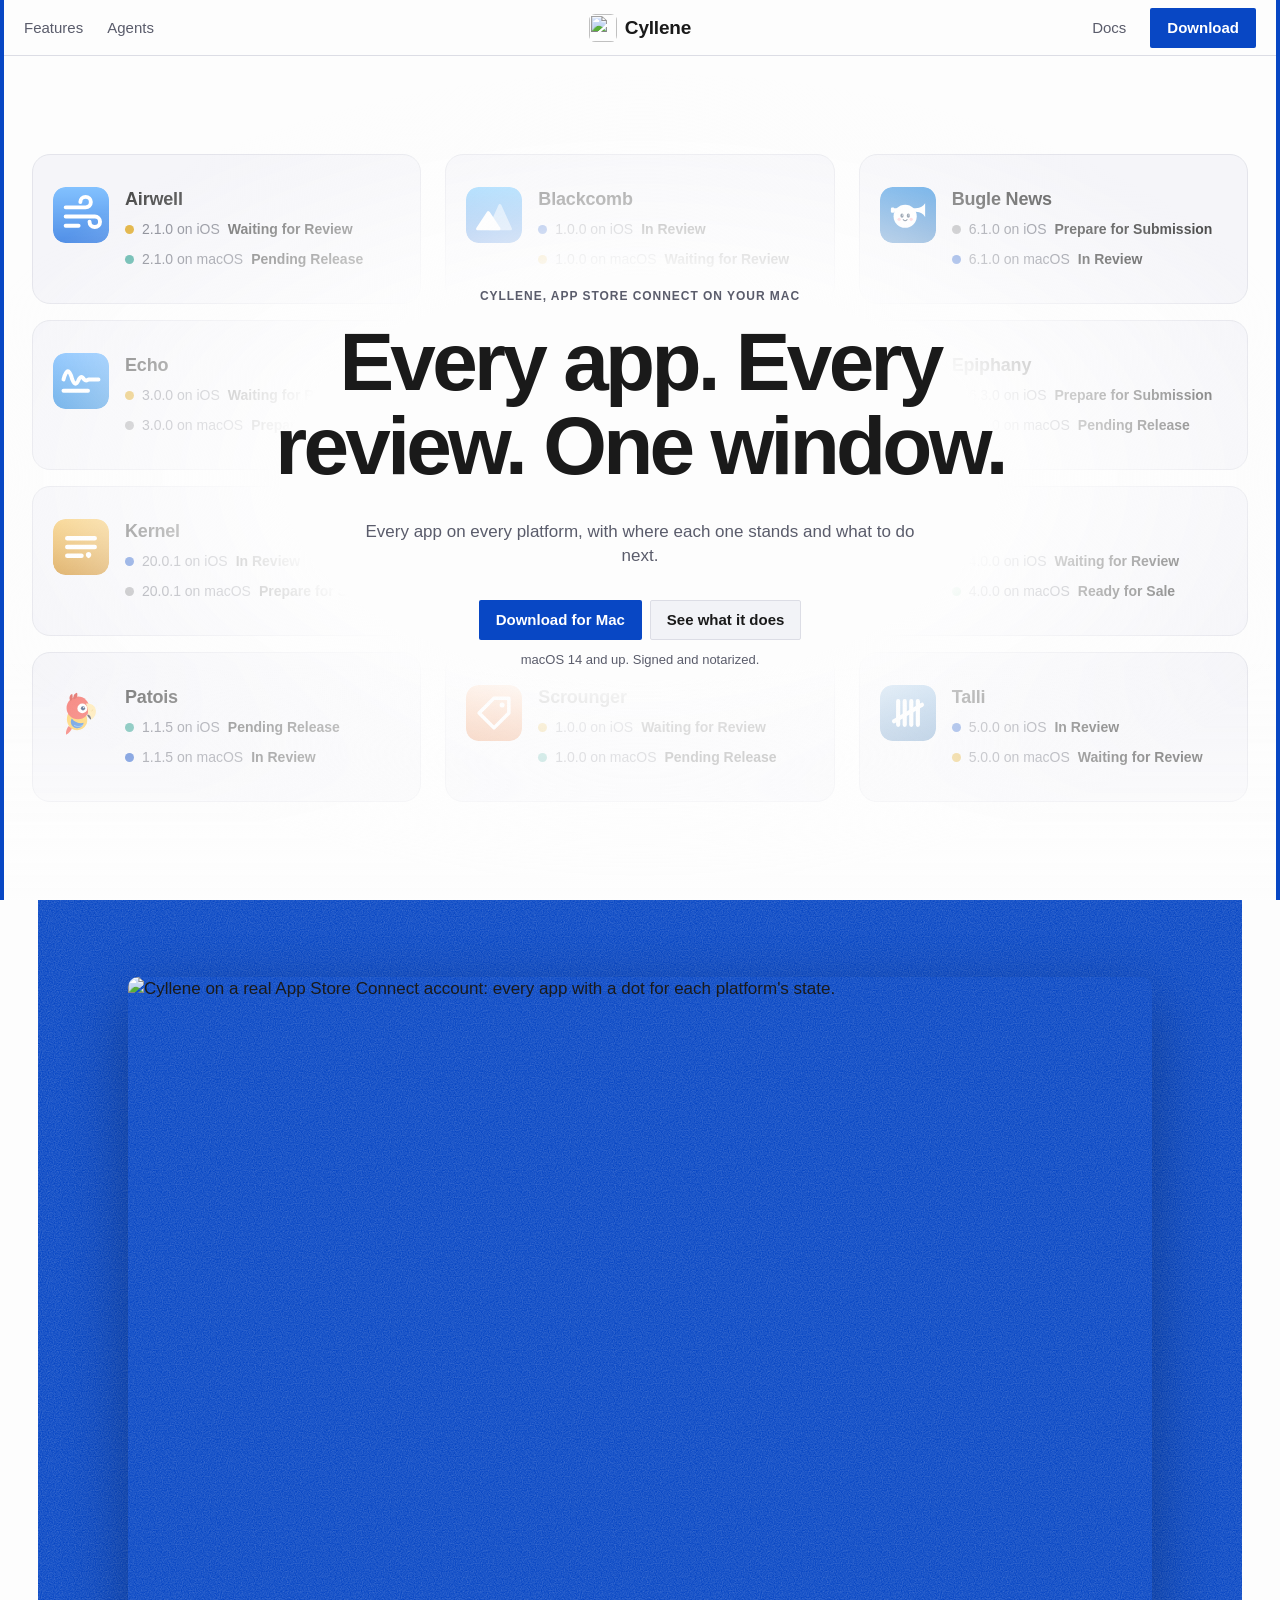
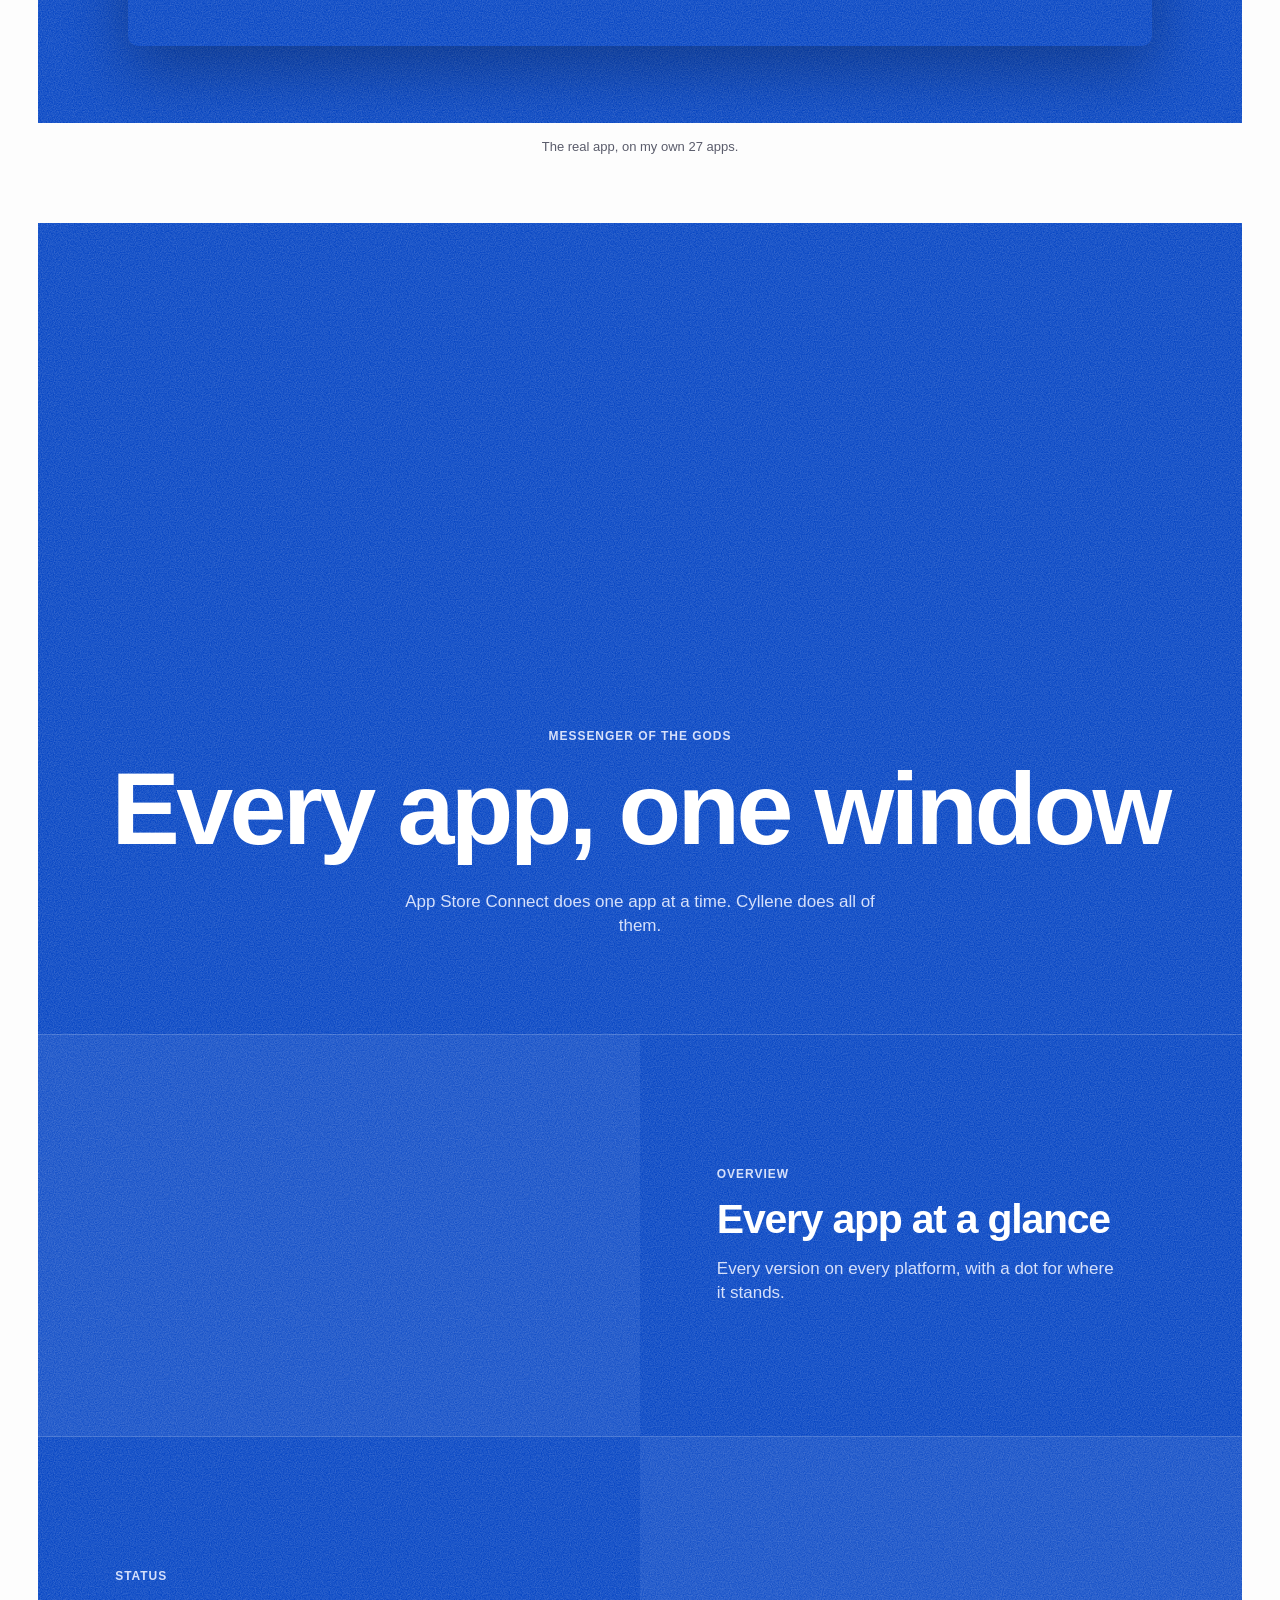
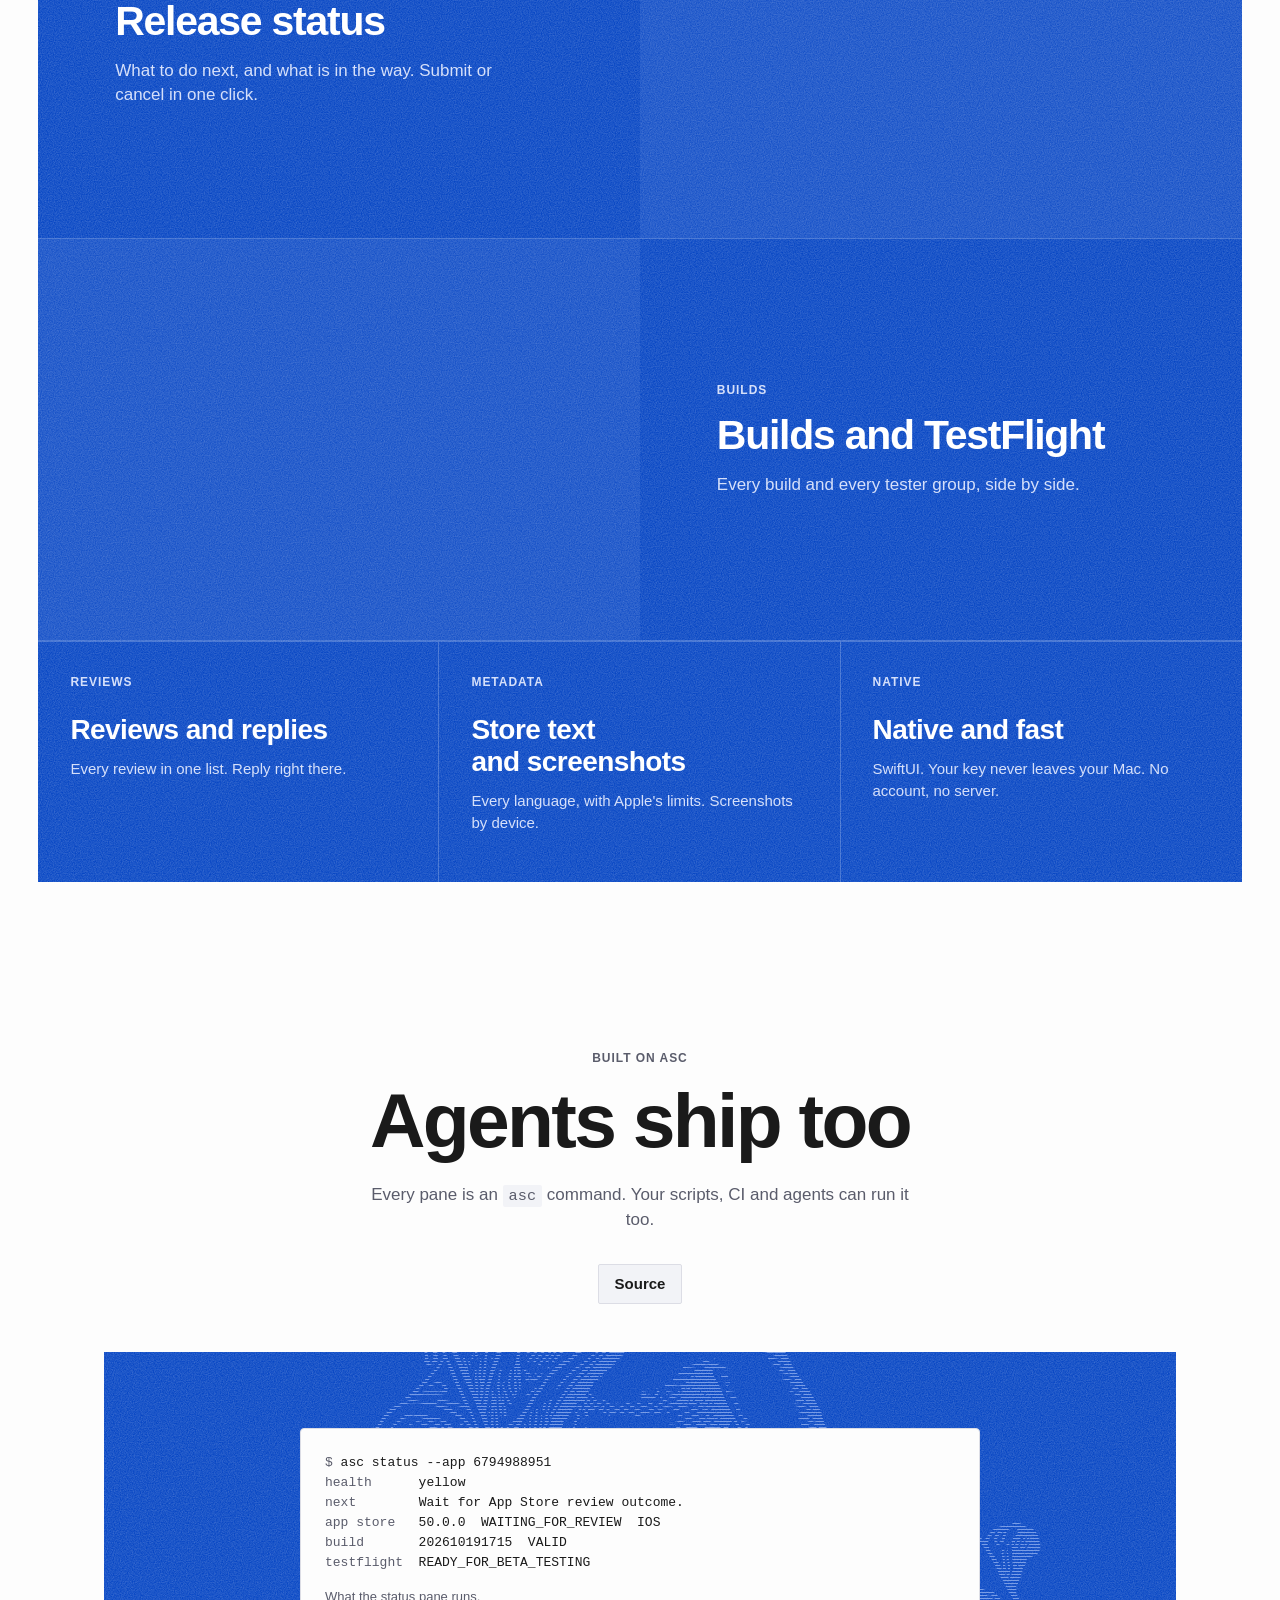
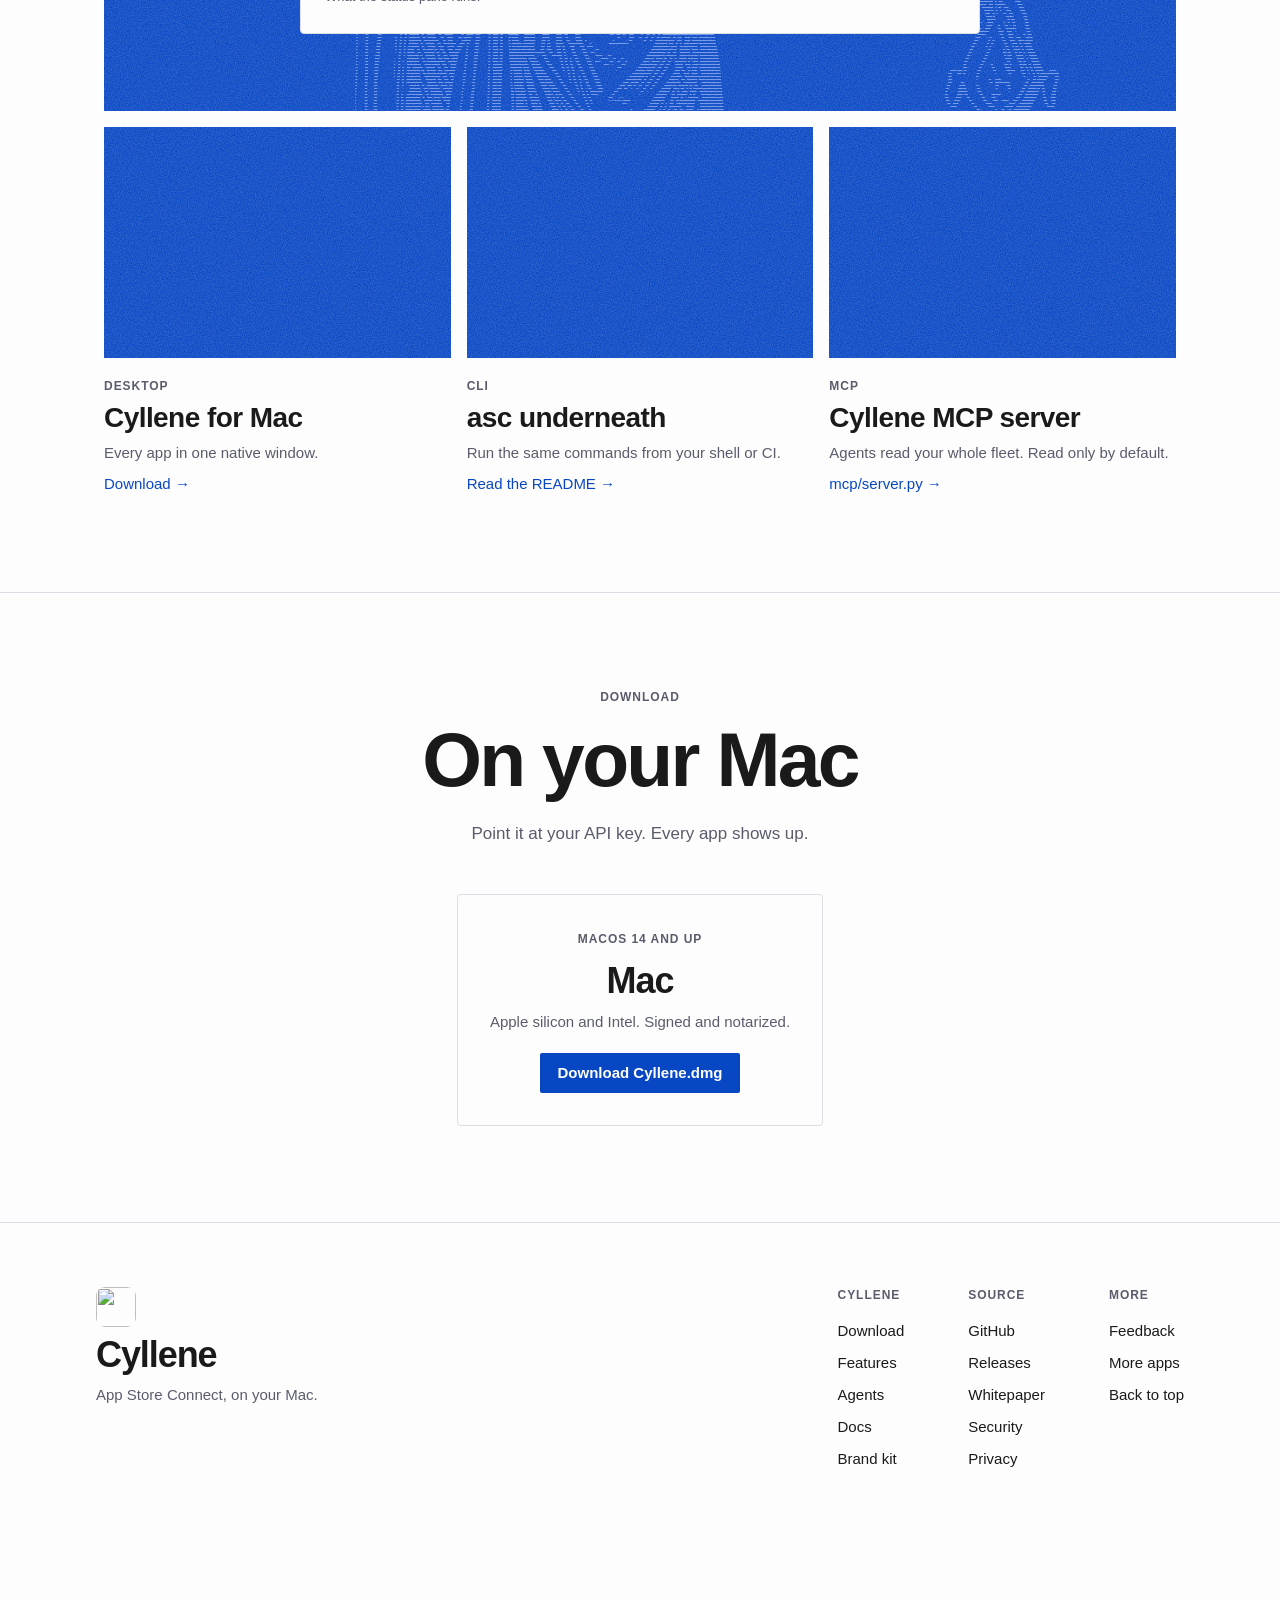
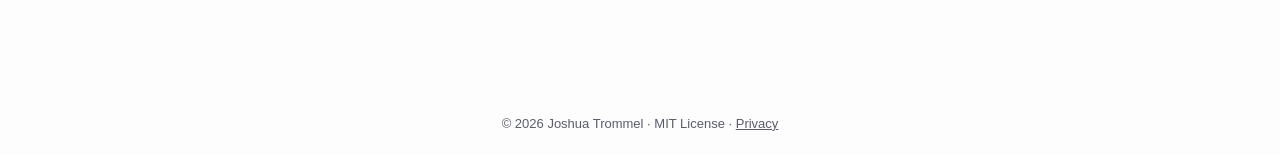
==== commit 08969c97: "Landing: the fleet's app list behind the hero, system font Cards for real fleet apps, with their own" ====
--- a/landing/index.html
+++ b/landing/index.html
@@ -18,6 +18,7 @@
 <meta name="twitter:card" content="summary">
 <link rel="stylesheet" href="tokens.css">
 <link rel="stylesheet" href="landing.css">
+<link rel="stylesheet" href="hero.css?v=1">
 <script src="landing.js" defer></script>
 </head>
 <body>
@@ -39,6 +40,7 @@
      Thorvaldsen, Mercury about to kill Argus (CC0), the rest via Wikimedia Commons. -->
 <main id="top">
 <section class="hero" id="hero">
+  <div class="hero-bg" aria-hidden="true" inert><div class="fwall" id="fwall"></div></div>
   <div class="wrap center hero-copy">
     <p class="label">Cyllene, App Store Connect on your Mac</p>
     <h1 class="hero-h1">Every app. Every review. One window.</h1>
@@ -50,6 +52,9 @@
     <p class="fine">macOS 14 and up. Signed and notarized.</p>
   </div>
 
+</section>
+
+<section class="try">
   <div class="demo-wrap reveal" id="demo">
     <div class="stage">
     <div class="art stage-art" style="--img: url(art/lorrain.png)" aria-hidden="true"></div>
@@ -144,5 +149,6 @@
 </footer>
 
 <script src="footer-band.js" defer></script>
+<script src="hero.js?v=1" defer></script>
 </body>
 </html>
--- a/landing/tokens.css
+++ b/landing/tokens.css
@@ -1,9 +1,5 @@
 /* Cyllene design tokens. One source for the landing and the Mac app (Sources/Theme.swift mirrors these).
    Shared system: 8 point grid, one radius set, 48 point capsule controls. The accent is the only colour Cyllene owns. */
-@font-face { font-family: "Cyllene Sans"; src: url("fonts/CylleneSans-Regular.woff2") format("woff2"); font-weight: 400; font-display: swap; }
-@font-face { font-family: "Cyllene Sans"; src: url("fonts/CylleneSans-Medium.woff2") format("woff2"); font-weight: 500; font-display: swap; }
-@font-face { font-family: "Cyllene Sans"; src: url("fonts/CylleneSans-Semibold.woff2") format("woff2"); font-weight: 600; font-display: swap; }
-@font-face { font-family: "Cyllene Sans"; src: url("fonts/CylleneSans-Bold.woff2") format("woff2"); font-weight: 700; font-display: swap; }
 
 :root {
   /* colour */
@@ -28,8 +24,8 @@
   --idle: #8a8d99;            /* preparing, unknown */
 
   /* type */
-  --display: var(--font);  /* one face: headlines are Cyllene Sans bold, tracked tight */
-  --font: "Cyllene Sans", -apple-system, BlinkMacSystemFont, "SF Pro Text", "Helvetica Neue", Helvetica, Arial, sans-serif;
+  --display: var(--font);  /* one face: the system font, headlines bold and tracked tight */
+  --font: -apple-system, BlinkMacSystemFont, "SF Pro Text", "Helvetica Neue", Helvetica, Arial, sans-serif;
   --size-display: 64px;       /* hero: 64 line, -0.01em */
   --size-title: 34px;         /* section heads: 40 line */
   --size-headline: 20px;      /* card heads: 28 line */
--- a/landing/hero.css
+++ b/landing/hero.css
@@ -0,0 +1,22 @@
+/* Hero: Cyllene's app list behind the copy, on the real fleet. Each card is one app with a dot and a state per
+   platform, moving through review the way App Store Connect does; blended into the page, parallax in hero.js. */
+.hero { position: relative; isolation: isolate; overflow: hidden; min-height: calc(100svh - 56px); display: grid; align-items: center; padding: var(--sp-8) 0; }
+.hero-copy { position: relative; z-index: 2; }
+.hero::before { content: ""; position: absolute; inset: 0; z-index: 1; pointer-events: none; background: radial-gradient(ellipse 56% 48% at 50% 50%, var(--bg) 50%, transparent 100%); }
+.hero::after { content: ""; position: absolute; left: 0; right: 0; bottom: 0; height: 28%; z-index: 1; pointer-events: none; background: linear-gradient(transparent, var(--bg)); }
+.hero-bg { position: absolute; inset: 0; z-index: 0; pointer-events: none; transform: translate3d(0, var(--py, 0), 0); will-change: transform; }
+.fwall { height: 100%; max-width: 1440px; margin: 0 auto; padding: var(--sp-6); display: grid; grid-template-columns: repeat(3, 1fr); grid-auto-rows: 150px; gap: var(--sp-4) var(--sp-5); align-content: center; opacity: .78; text-align: left; }
+.fc { background: var(--surface); border: 1px solid var(--line); border-radius: 18px; padding: 16px 20px; display: grid; grid-template-columns: 56px 1fr; gap: 6px 16px; align-content: center; overflow: hidden; }
+.fc img { grid-row: span 3; width: 56px; height: 56px; border-radius: 22.5%; }
+.fc b { font-size: 18px; font-weight: 700; color: var(--text); letter-spacing: -.01em; }
+.fc p { margin: 0; display: flex; align-items: center; gap: 8px; font-size: 14px; color: var(--sub); font-variant-numeric: tabular-nums; white-space: nowrap; }
+.fc p i { width: 9px; height: 9px; border-radius: 50%; flex: none; background: var(--c, var(--sub)); transition: background .4s; }
+.fc p em { font-style: normal; font-weight: 600; color: var(--text); transition: color .4s; }
+.fc p.flip em { animation: fc-flip .5s ease; }
+@keyframes fc-flip { from { opacity: 0; transform: translateY(4px); } }
+@media (max-width: 900px) { .fwall { grid-template-columns: repeat(2, 1fr); } }
+@media (max-width: 560px) { .fwall { grid-template-columns: 1fr; padding: var(--sp-4); grid-auto-rows: 120px; align-content: start; padding-top: 24px; opacity: .55; } .hero::before { background: radial-gradient(ellipse 120% 46% at 50% 50%, var(--bg) 62%, transparent 100%); } }
+@media (max-width: 600px) { .nav { grid-template-columns: auto 1fr; } .nav-brand { grid-column: 1; } .nav-end { grid-column: 2; justify-self: end; } }
+@media (prefers-reduced-motion: reduce) { .fc p.flip em { animation: none; } }
+.try { padding: 0 0 var(--sp-8); }
+.try .demo-wrap { margin-top: 0; }
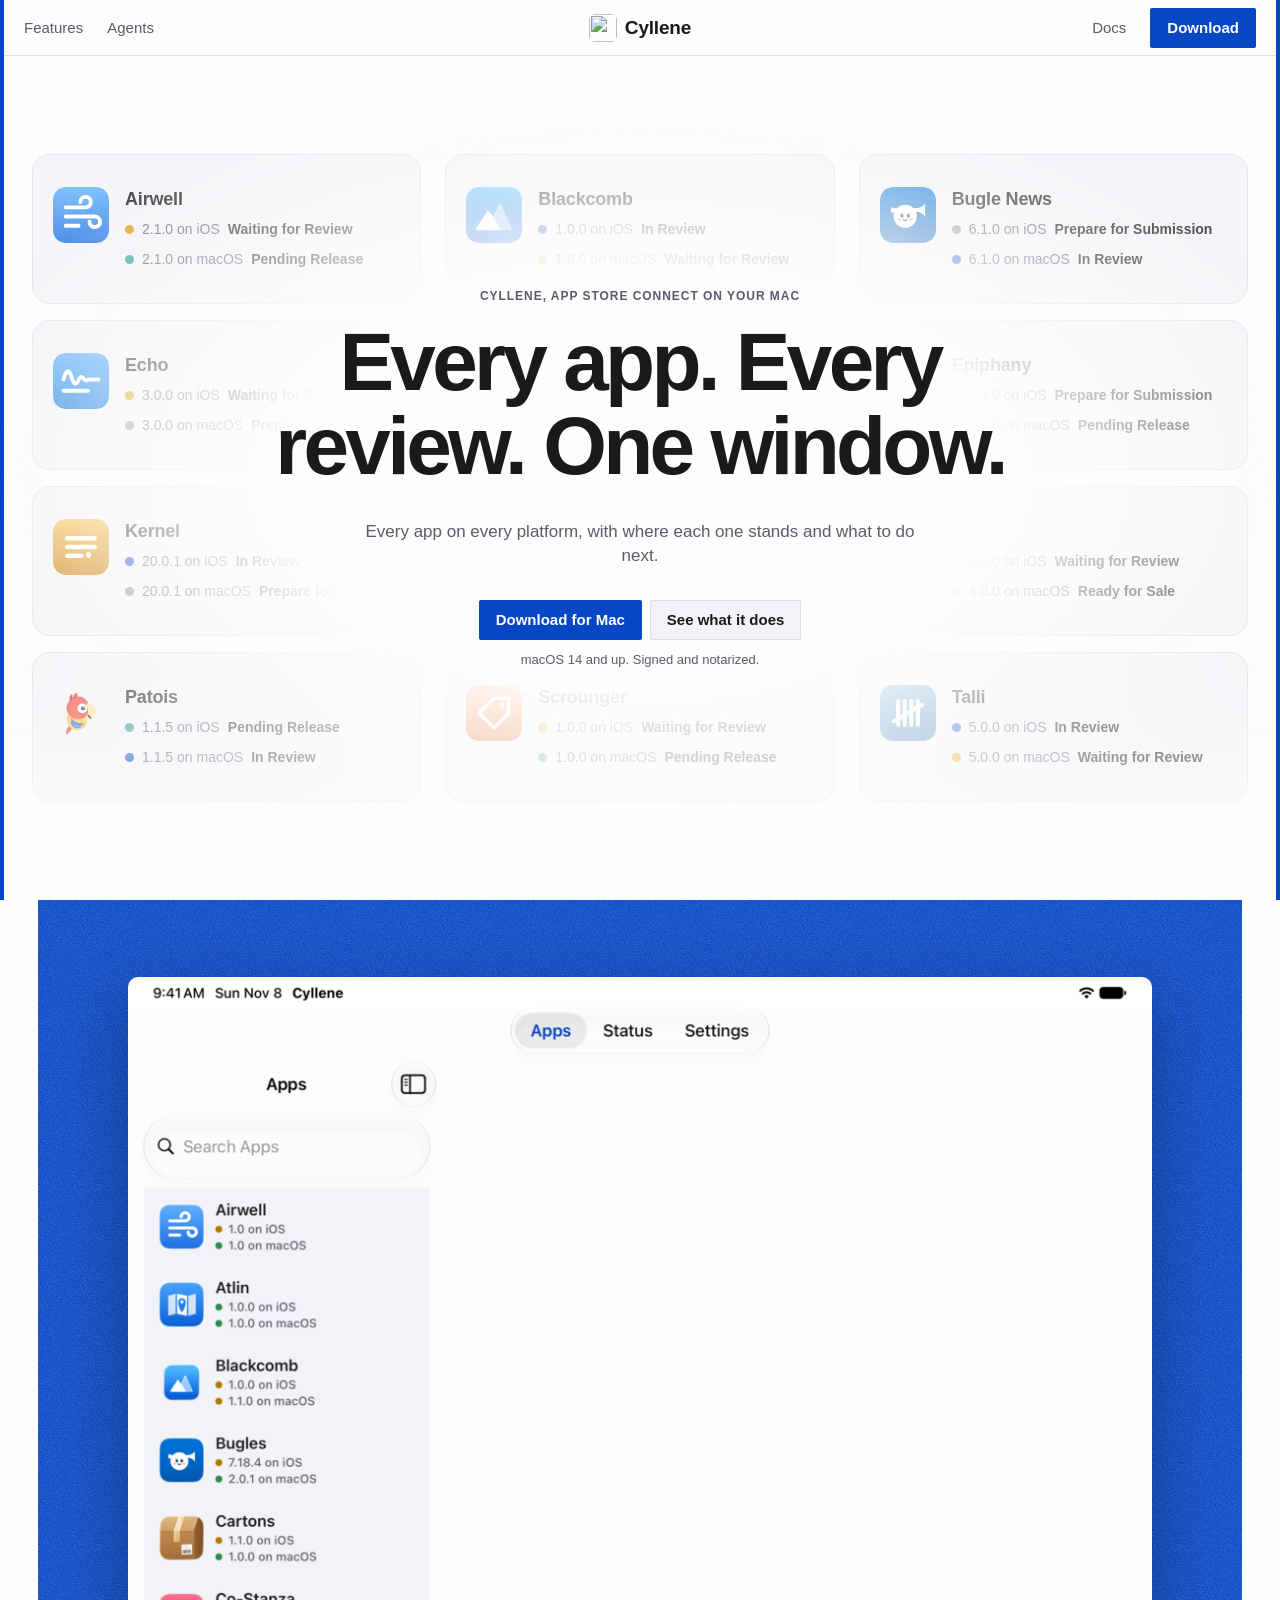
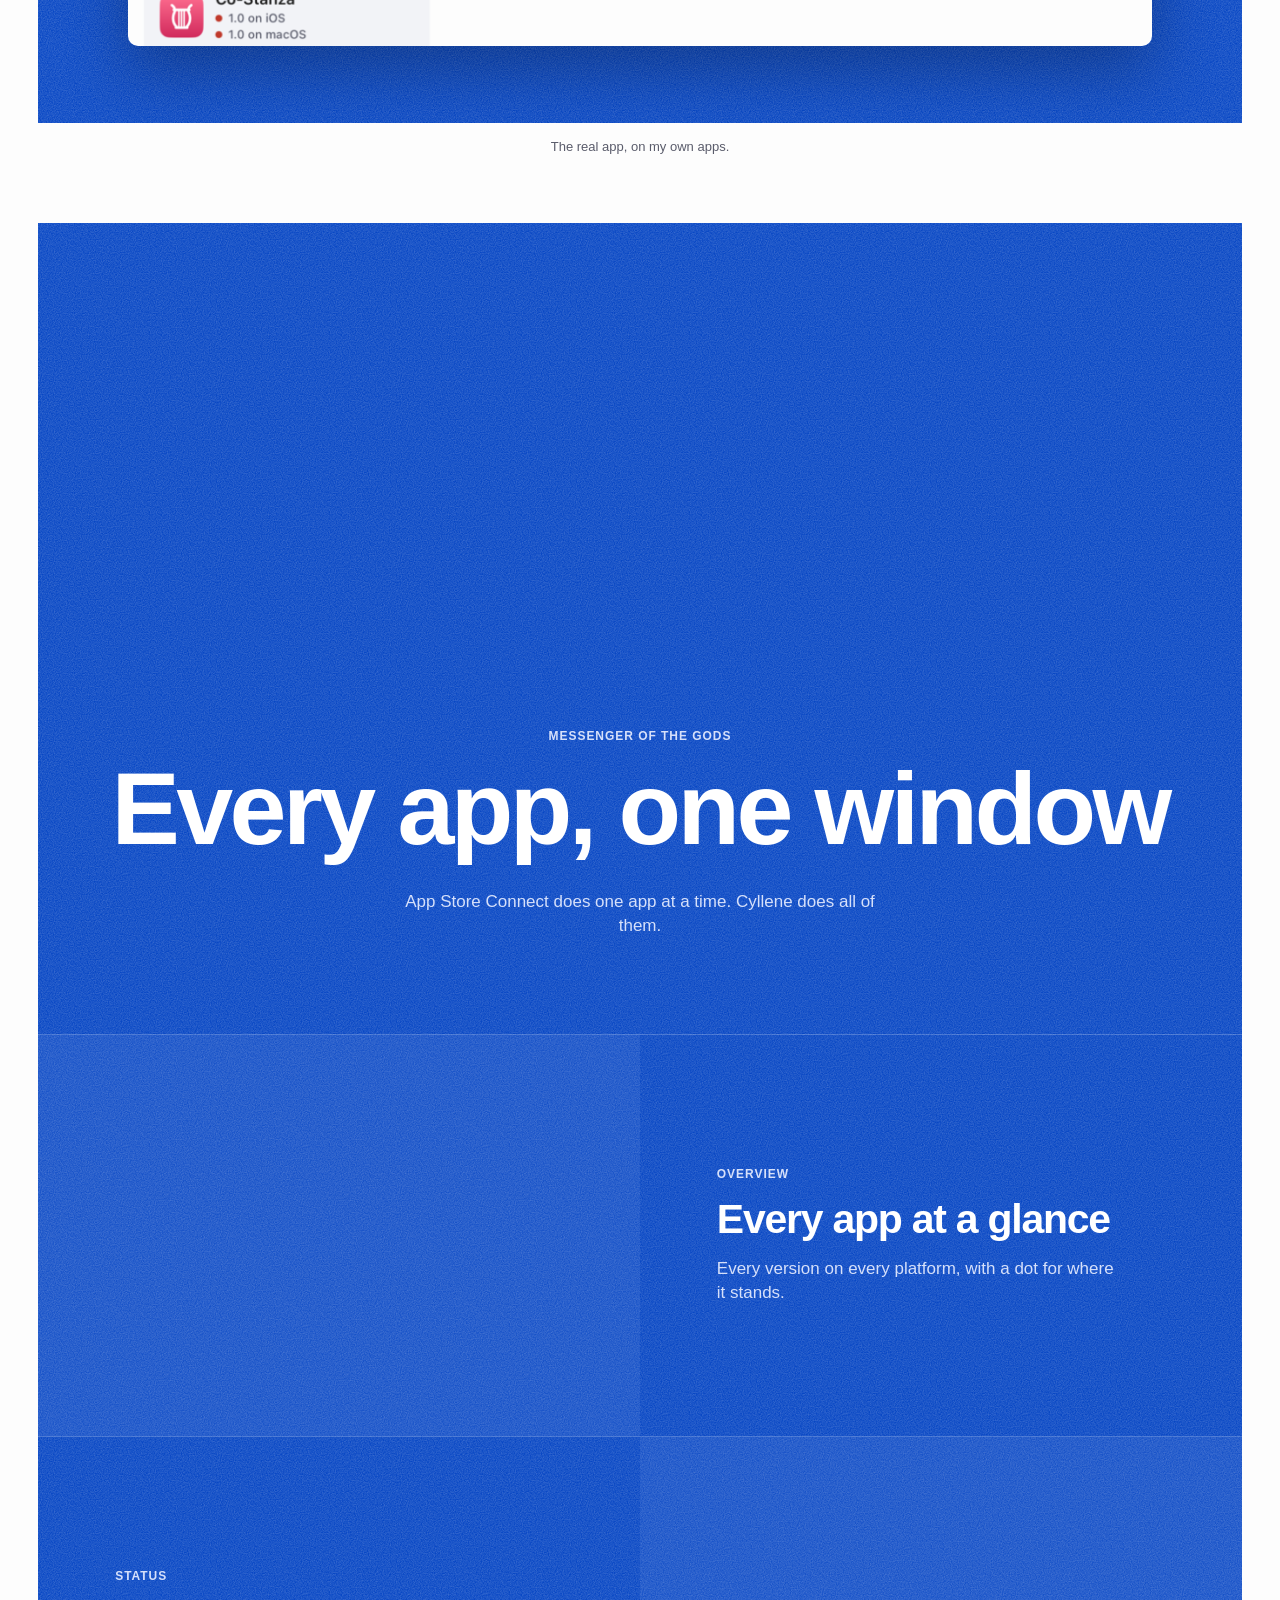
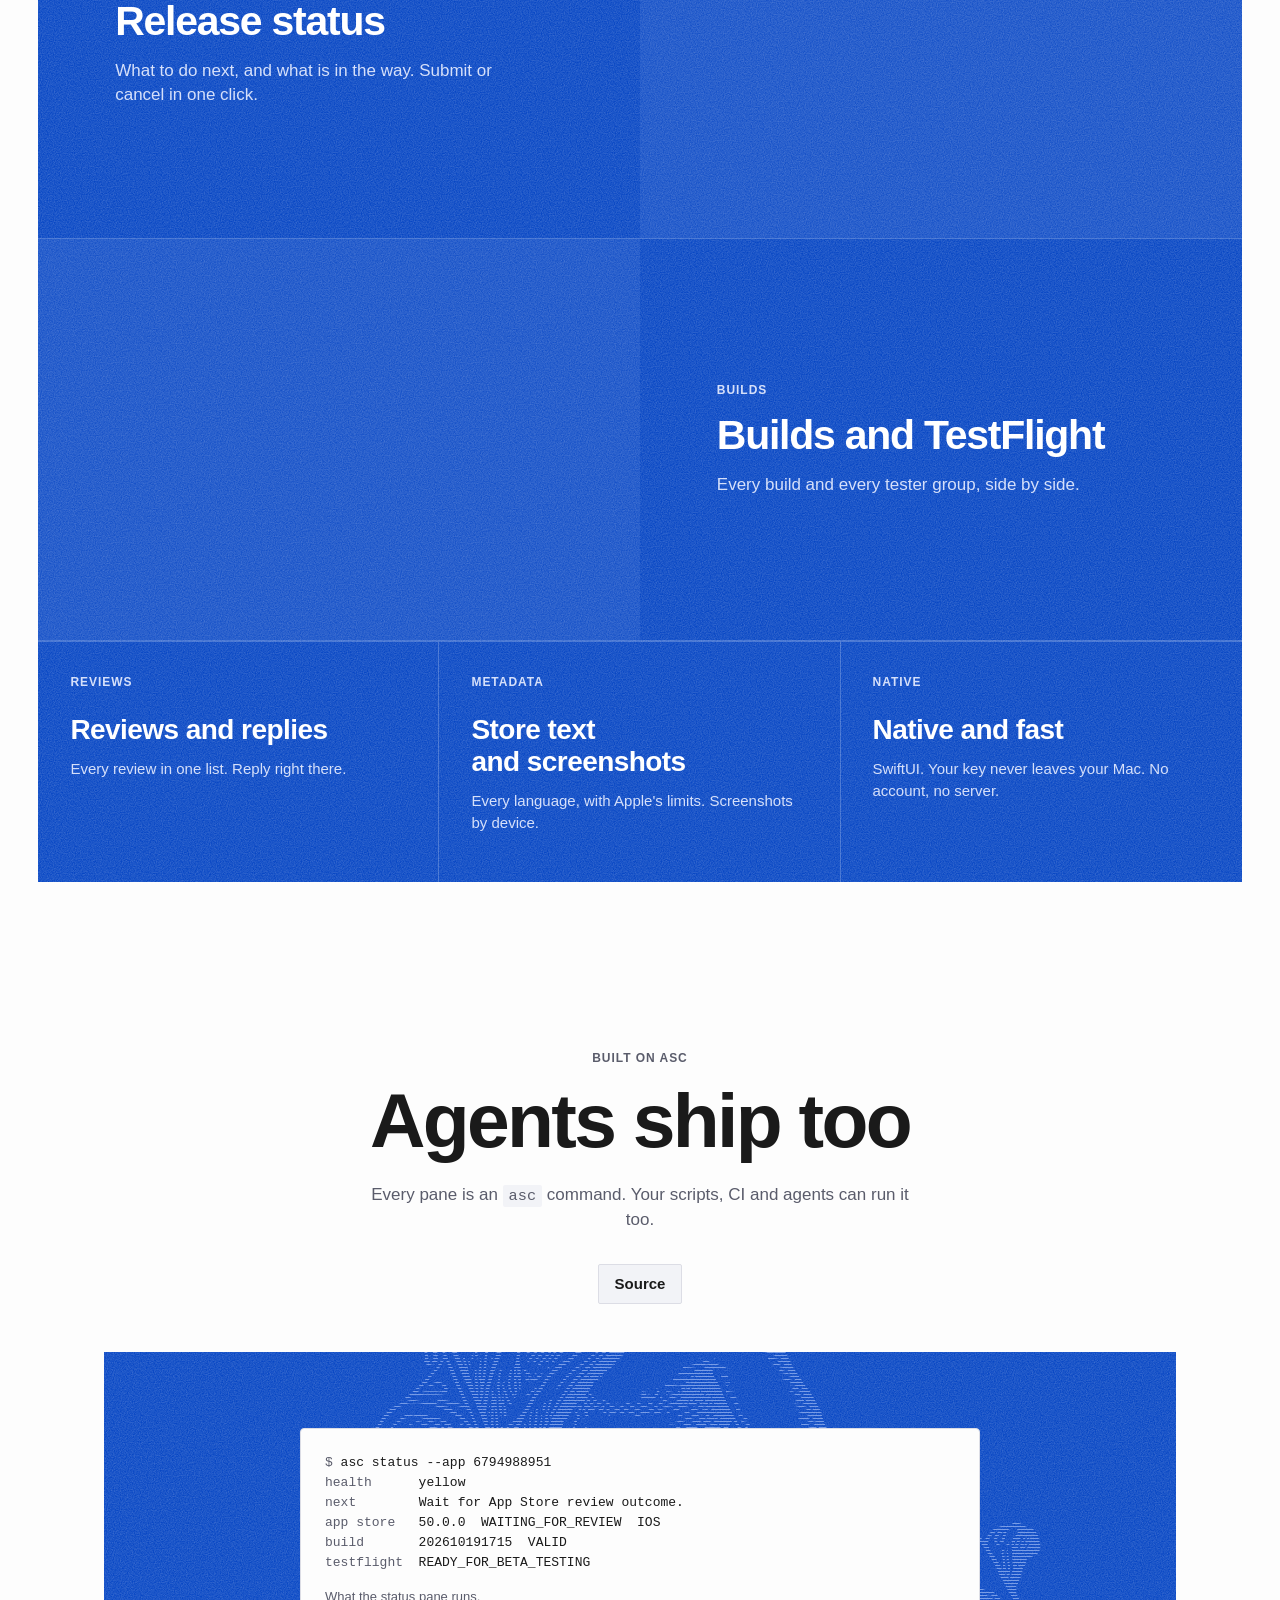
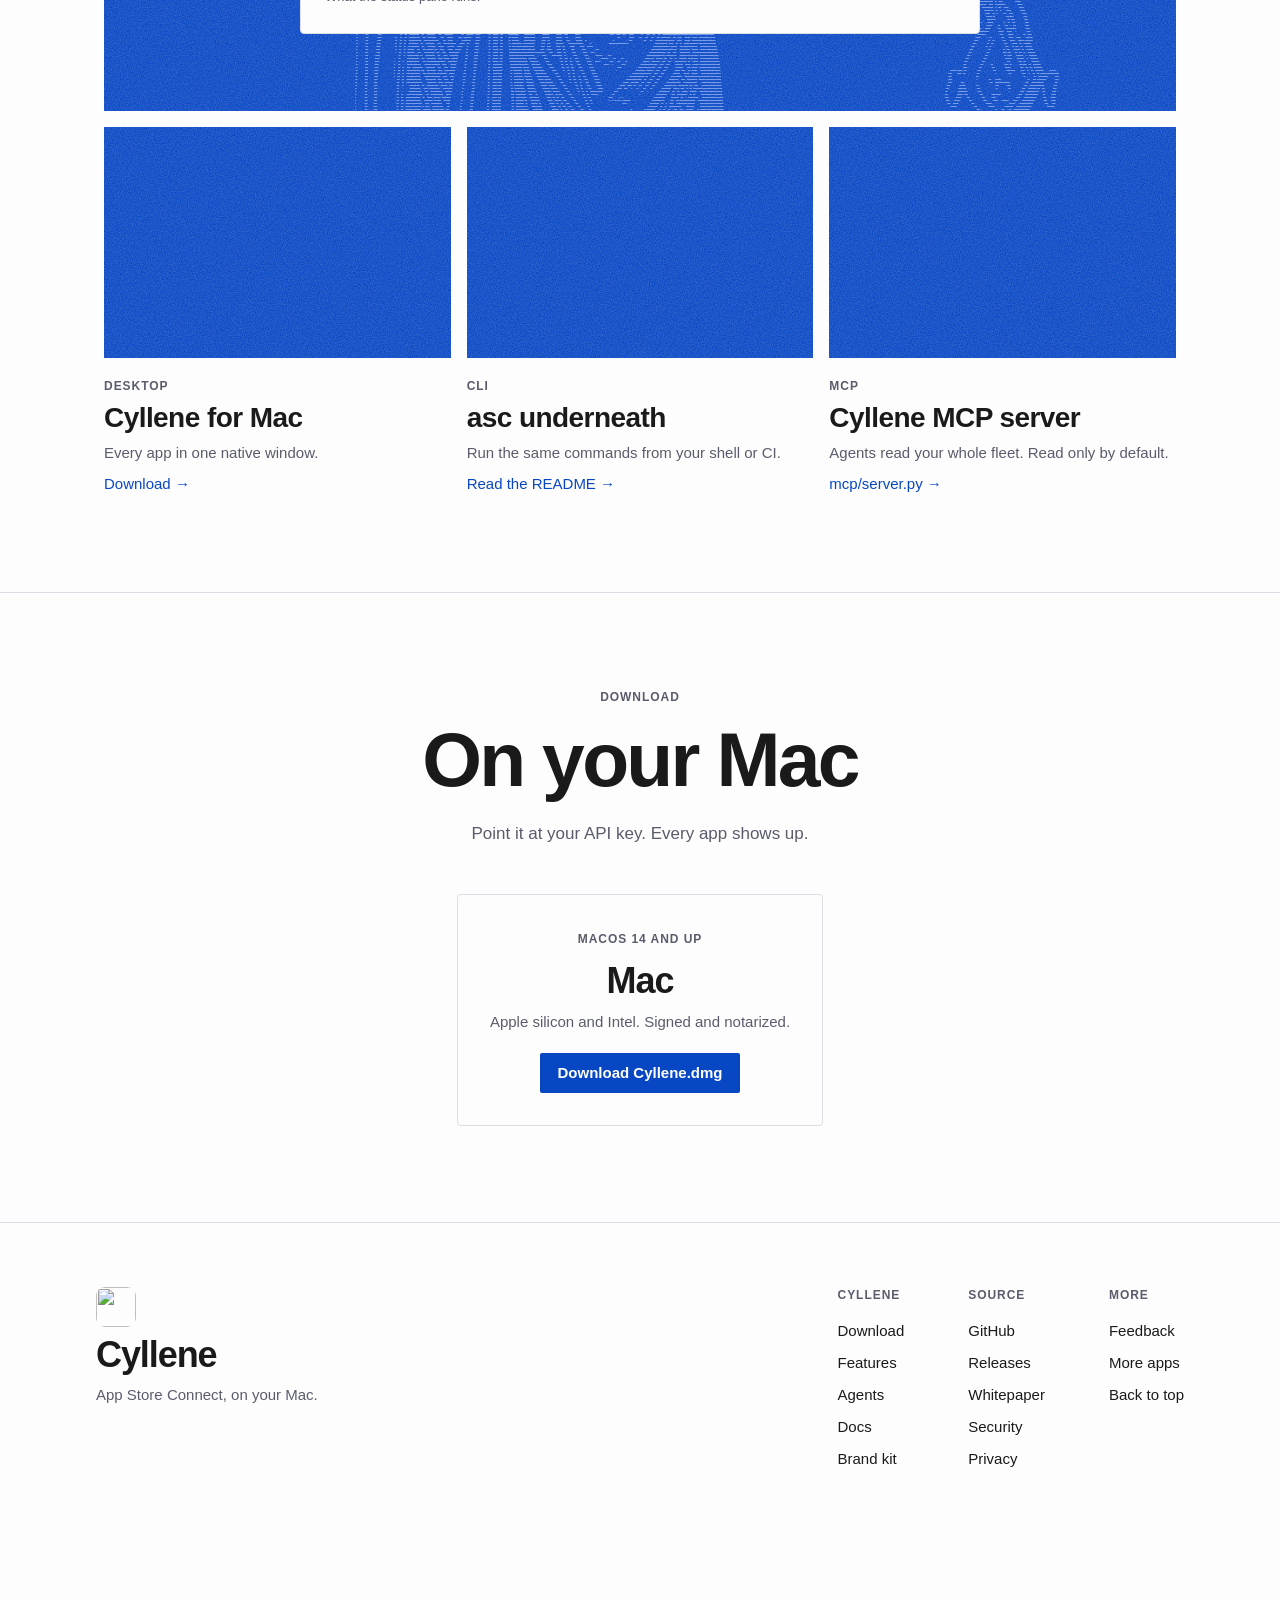
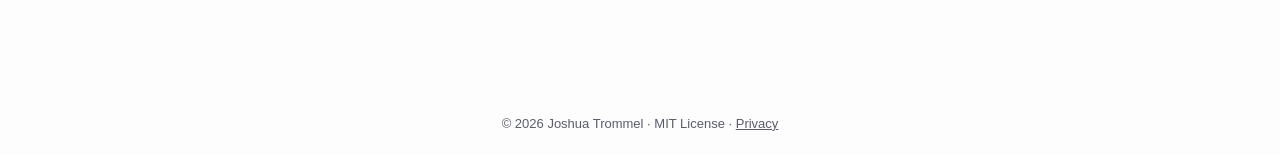
==== commit 525f3aca: "iPhone: onboarding teaches the app with real screens, sign-in leads with Apple's button Each onboard" ====
--- a/landing/index.html
+++ b/landing/index.html
@@ -58,9 +58,9 @@
   <div class="demo-wrap reveal" id="demo">
     <div class="stage">
     <div class="art stage-art" style="--img: url(art/lorrain.png)" aria-hidden="true"></div>
-    <img class="shot" src="shots/app-list.png" width="1040" height="680" alt="Cyllene on a real App Store Connect account: every app with a dot for each platform's state.">
+    <img class="shot" src="shots/app-list.png?v=2" width="1040" height="680" alt="Cyllene on a real App Store Connect account: every app with a dot for each platform's state.">
     </div>
-    <p class="demo-hint">The real app, on my own 27 apps.</p>
+    <p class="demo-hint">The real app, on my own apps.</p>
   </div>
 </section>
 
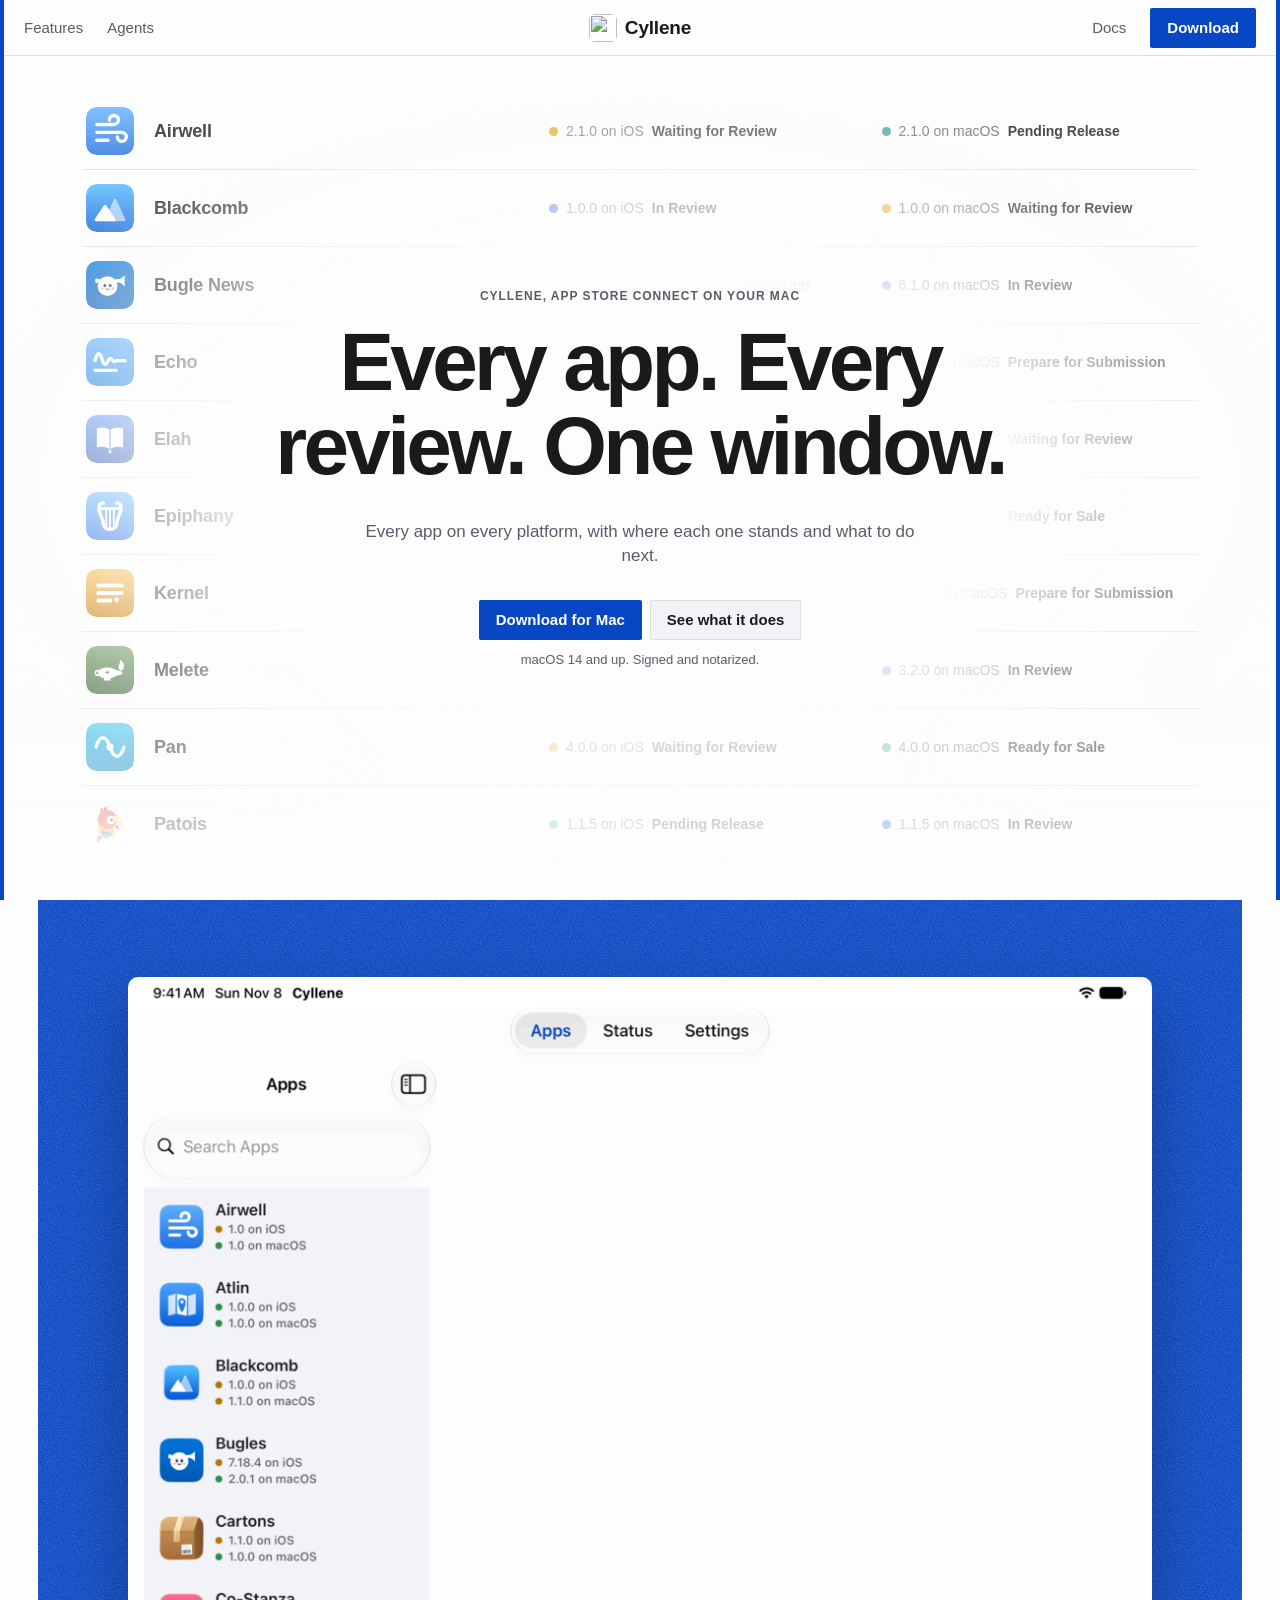
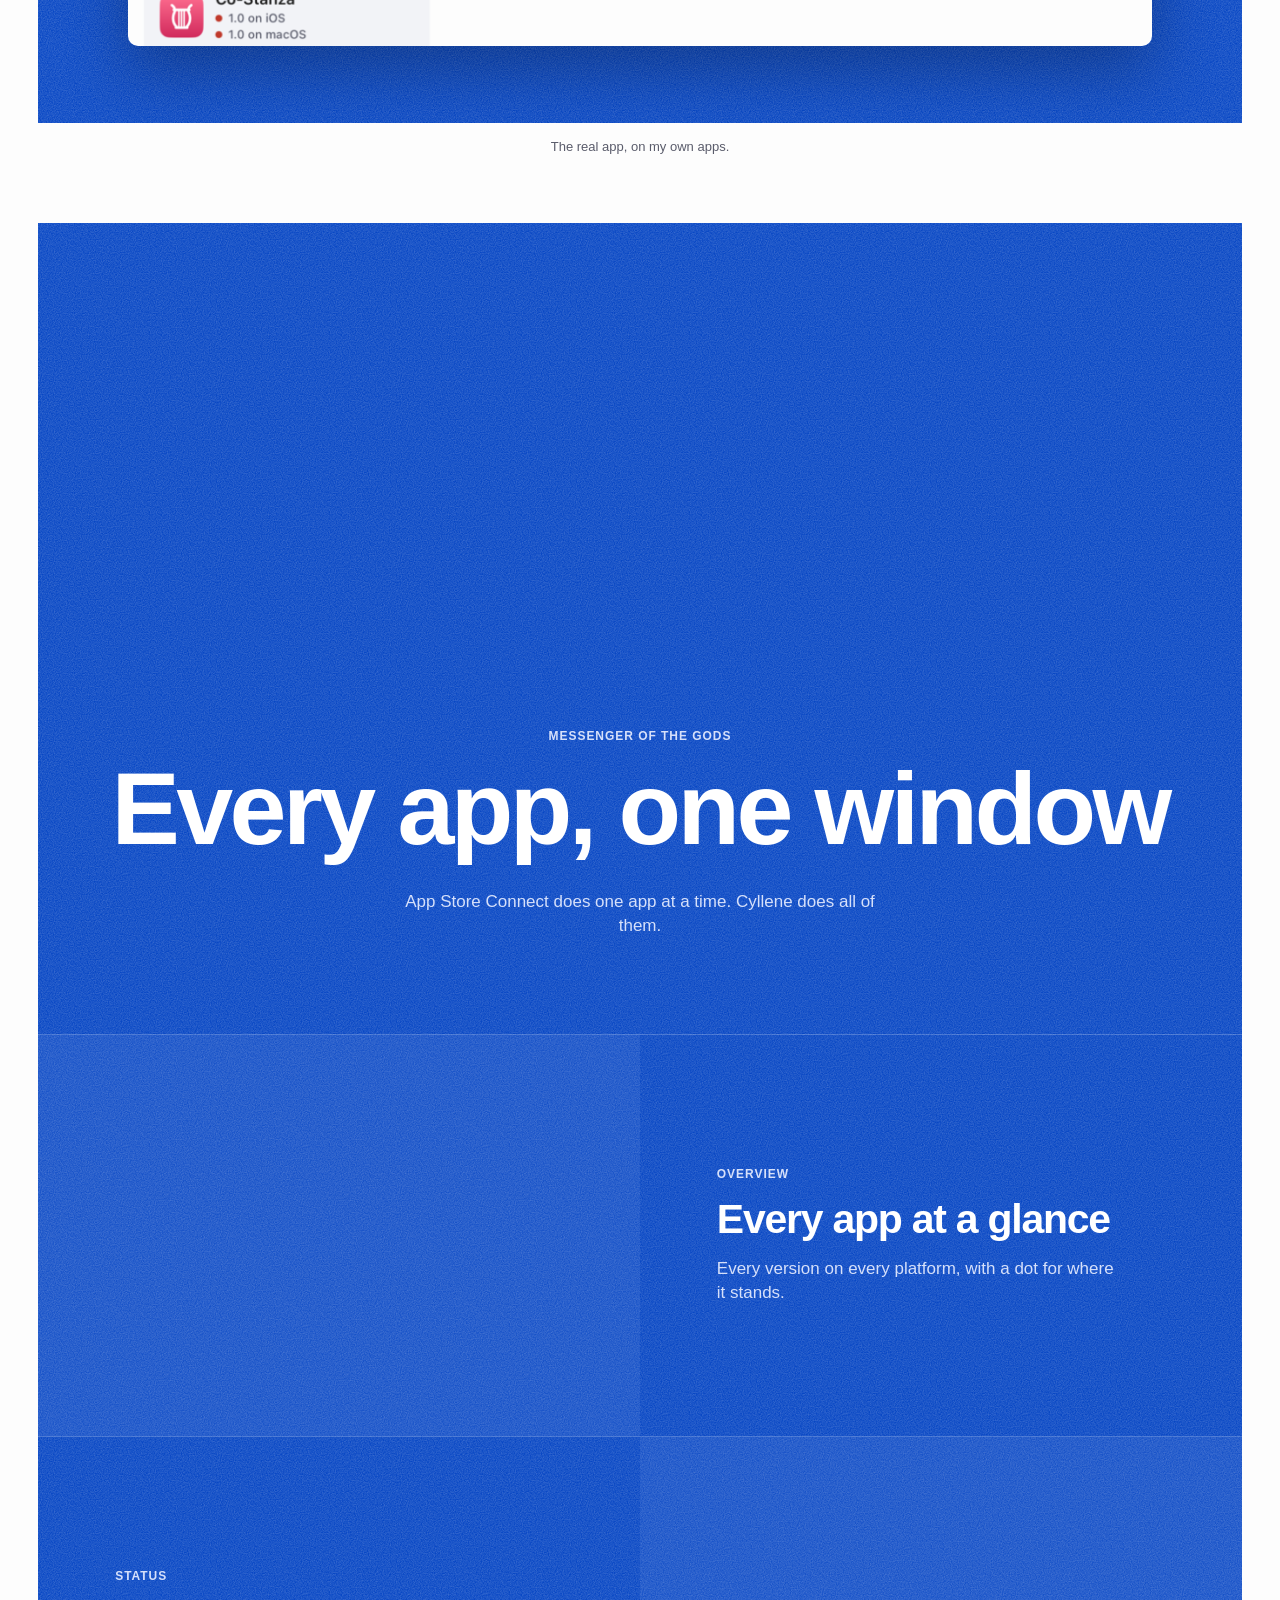
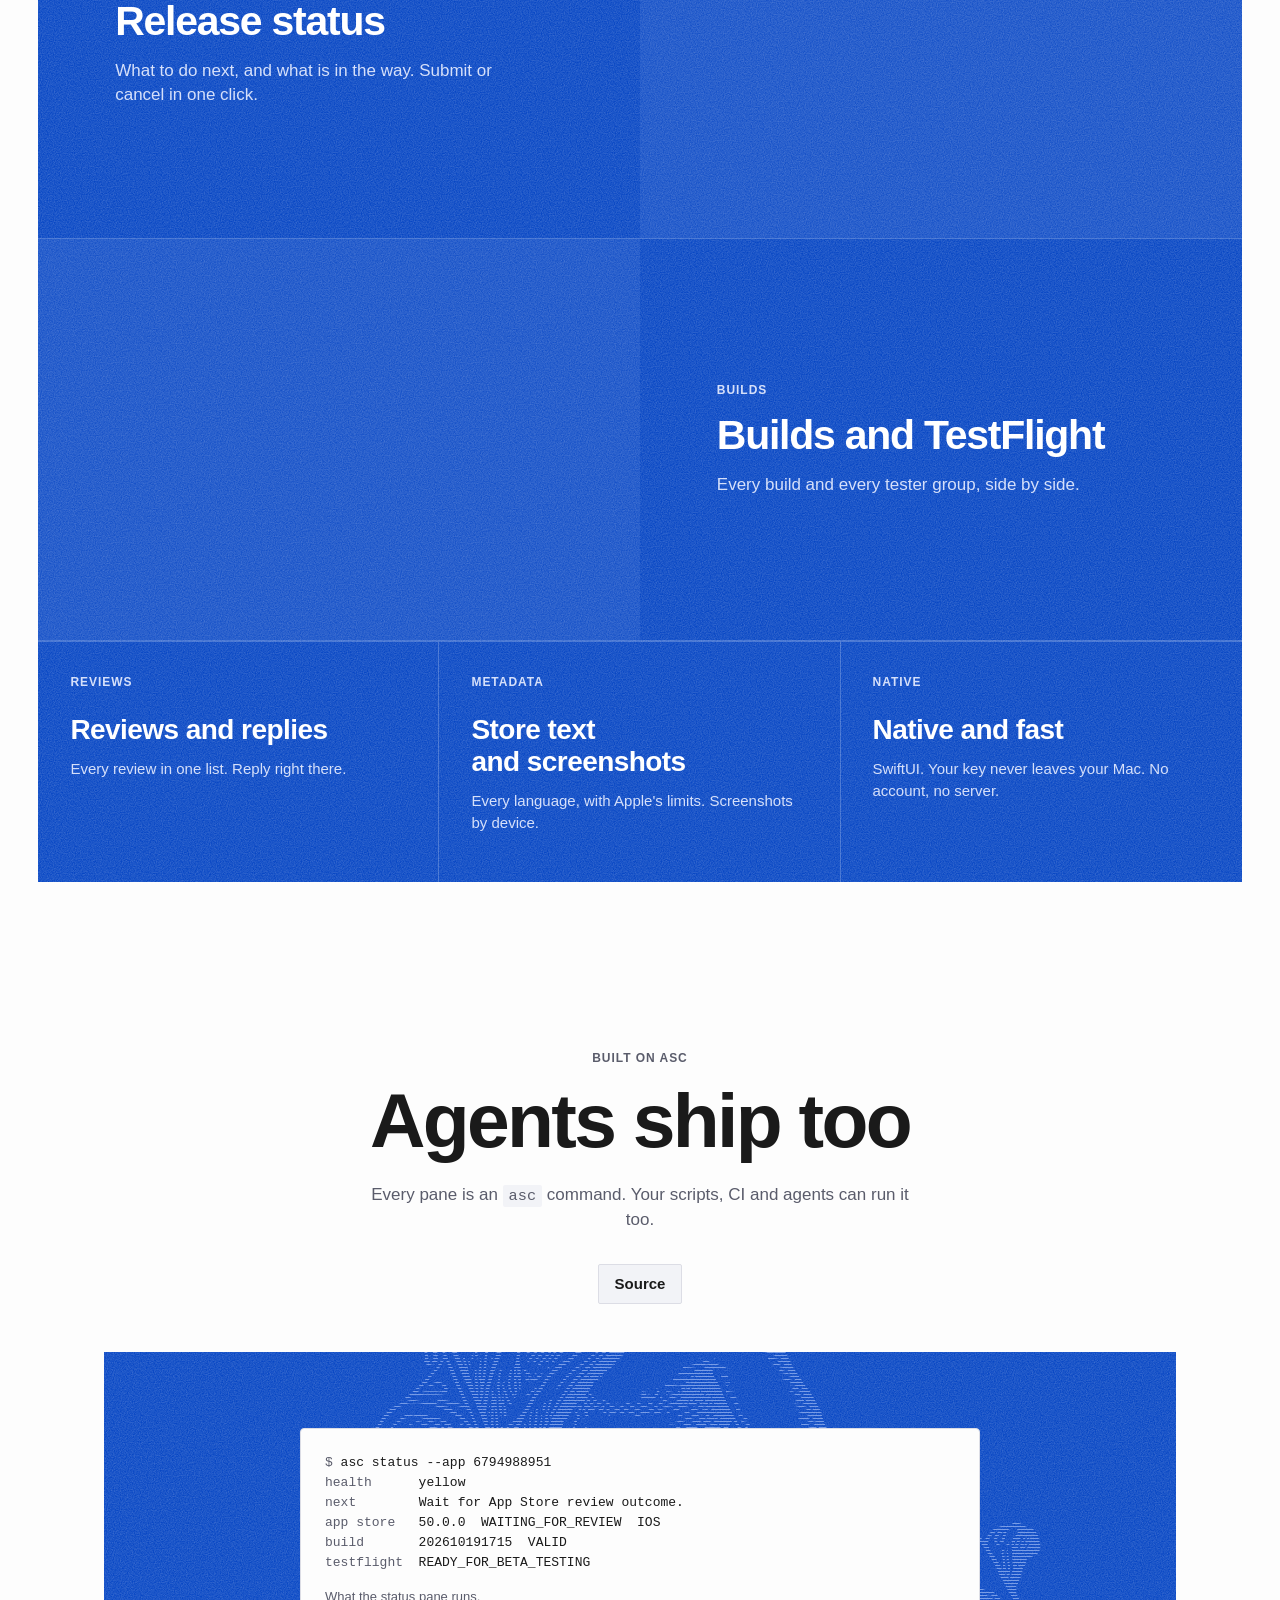
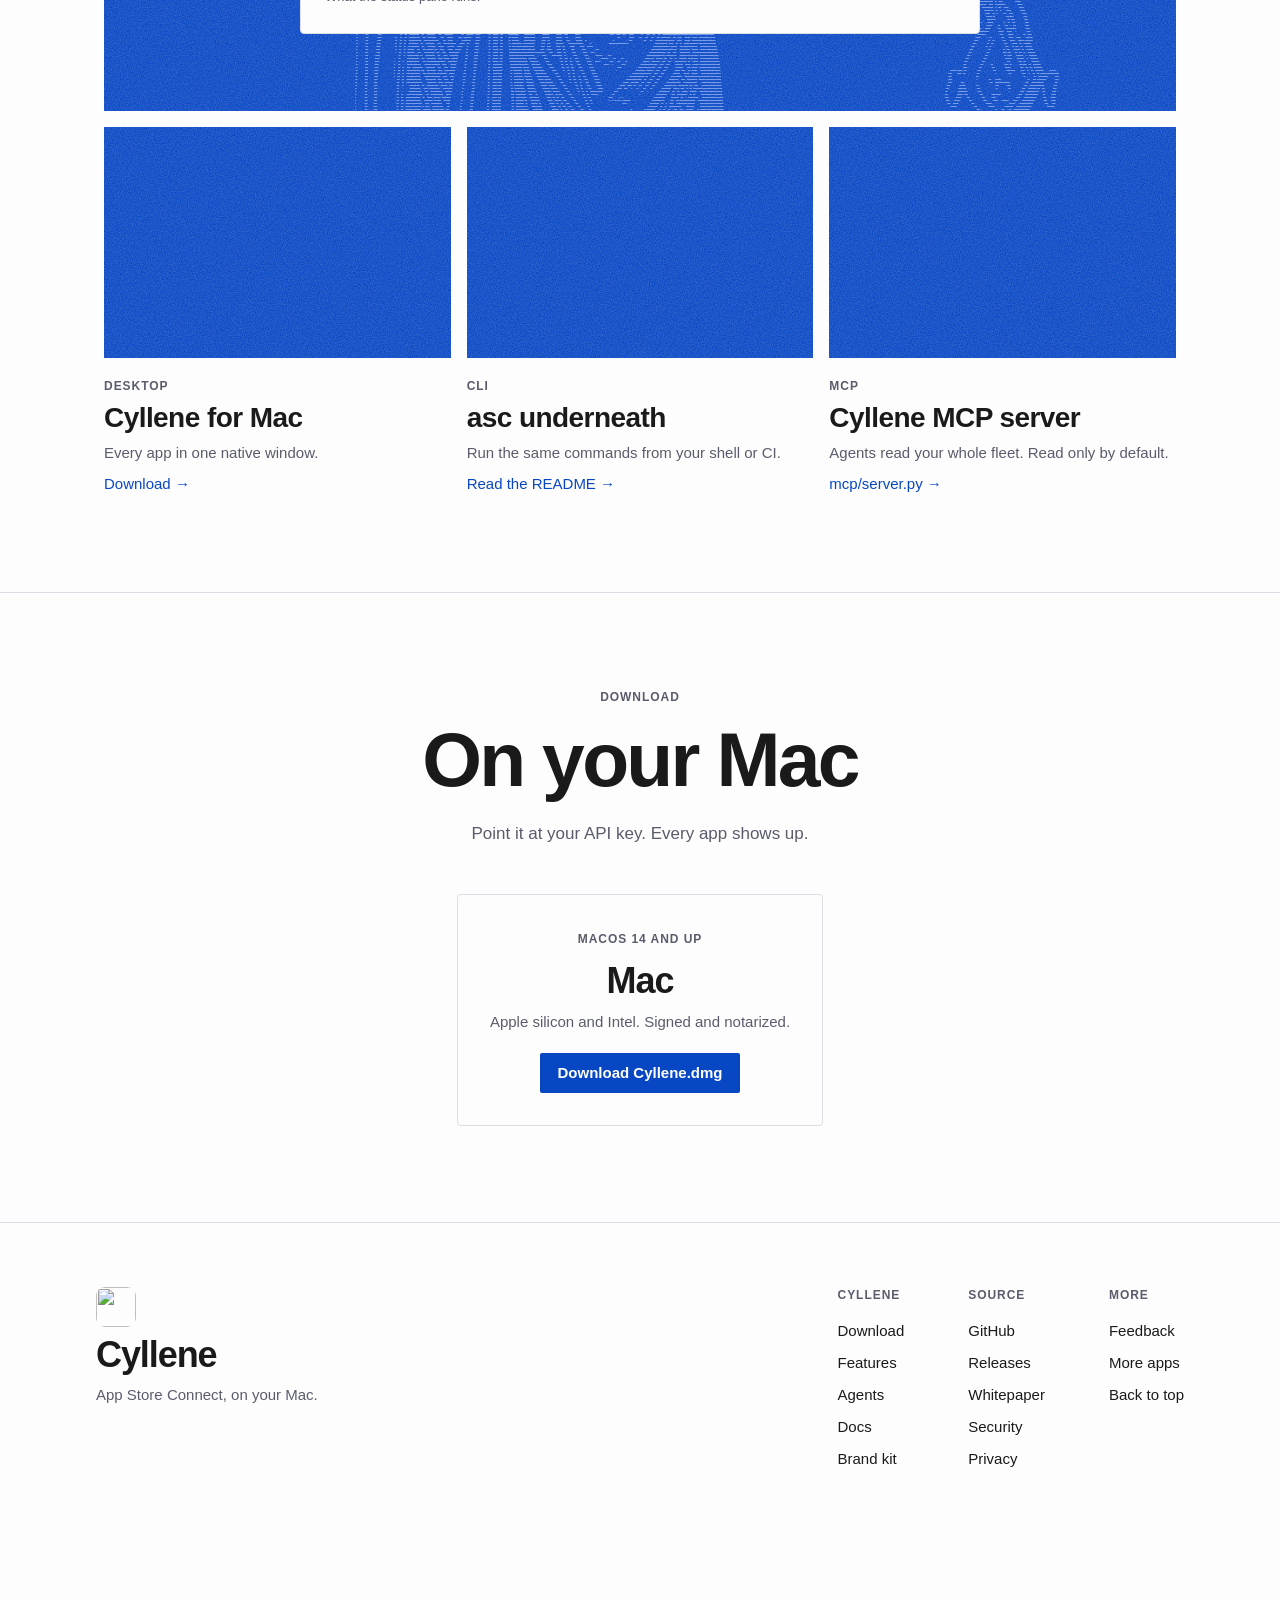
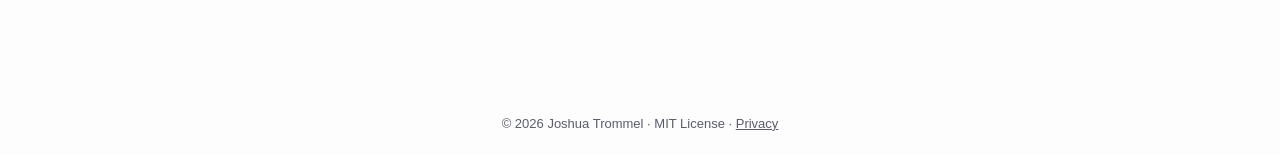
==== commit a464ff06: "Landing: one app list behind the hero, tiles gone Co-Authored-By: Claude Opus 5.5 <noreply@anthropic" ====
--- a/landing/index.html
+++ b/landing/index.html
@@ -18,7 +18,7 @@
 <meta name="twitter:card" content="summary">
 <link rel="stylesheet" href="tokens.css">
 <link rel="stylesheet" href="landing.css">
-<link rel="stylesheet" href="hero.css?v=1">
+<link rel="stylesheet" href="hero.css?v=2">
 <script src="landing.js" defer></script>
 </head>
 <body>
@@ -149,6 +149,6 @@
 </footer>
 
 <script src="footer-band.js" defer></script>
-<script src="hero.js?v=1" defer></script>
+<script src="hero.js?v=2" defer></script>
 </body>
 </html>
--- a/landing/hero.css
+++ b/landing/hero.css
@@ -1,21 +1,21 @@
-/* Hero: Cyllene's app list behind the copy, on the real fleet. Each card is one app with a dot and a state per
+/* Hero: Cyllene's app list behind the copy, on the real fleet. One list, a row per app with a dot and a state per
    platform, moving through review the way App Store Connect does; blended into the page, parallax in hero.js. */
 .hero { position: relative; isolation: isolate; overflow: hidden; min-height: calc(100svh - 56px); display: grid; align-items: center; padding: var(--sp-8) 0; }
 .hero-copy { position: relative; z-index: 2; }
 .hero::before { content: ""; position: absolute; inset: 0; z-index: 1; pointer-events: none; background: radial-gradient(ellipse 56% 48% at 50% 50%, var(--bg) 50%, transparent 100%); }
 .hero::after { content: ""; position: absolute; left: 0; right: 0; bottom: 0; height: 28%; z-index: 1; pointer-events: none; background: linear-gradient(transparent, var(--bg)); }
 .hero-bg { position: absolute; inset: 0; z-index: 0; pointer-events: none; transform: translate3d(0, var(--py, 0), 0); will-change: transform; }
-.fwall { height: 100%; max-width: 1440px; margin: 0 auto; padding: var(--sp-6); display: grid; grid-template-columns: repeat(3, 1fr); grid-auto-rows: 150px; gap: var(--sp-4) var(--sp-5); align-content: center; opacity: .78; text-align: left; }
-.fc { background: var(--surface); border: 1px solid var(--line); border-radius: 18px; padding: 16px 20px; display: grid; grid-template-columns: 56px 1fr; gap: 6px 16px; align-content: center; overflow: hidden; }
-.fc img { grid-row: span 3; width: 56px; height: 56px; border-radius: 22.5%; }
+.fwall { height: 100%; max-width: 1180px; margin: 0 auto; padding: 0 var(--sp-6); display: flex; flex-direction: column; justify-content: center; opacity: .78; text-align: left; }
+.fc { display: grid; grid-template-columns: 48px 1.2fr 1fr 1fr; gap: 20px; align-items: center; padding: 14px 4px; border-bottom: 1px solid var(--line); }
+.fc img { width: 48px; height: 48px; border-radius: 22.5%; }
 .fc b { font-size: 18px; font-weight: 700; color: var(--text); letter-spacing: -.01em; }
 .fc p { margin: 0; display: flex; align-items: center; gap: 8px; font-size: 14px; color: var(--sub); font-variant-numeric: tabular-nums; white-space: nowrap; }
 .fc p i { width: 9px; height: 9px; border-radius: 50%; flex: none; background: var(--c, var(--sub)); transition: background .4s; }
 .fc p em { font-style: normal; font-weight: 600; color: var(--text); transition: color .4s; }
 .fc p.flip em { animation: fc-flip .5s ease; }
 @keyframes fc-flip { from { opacity: 0; transform: translateY(4px); } }
-@media (max-width: 900px) { .fwall { grid-template-columns: repeat(2, 1fr); } }
-@media (max-width: 560px) { .fwall { grid-template-columns: 1fr; padding: var(--sp-4); grid-auto-rows: 120px; align-content: start; padding-top: 24px; opacity: .55; } .hero::before { background: radial-gradient(ellipse 120% 46% at 50% 50%, var(--bg) 62%, transparent 100%); } }
+@media (max-width: 900px) { .fc { grid-template-columns: 40px 1fr 1fr; } .fc p:last-child { display: none; } .fc img { width: 40px; height: 40px; } }
+@media (max-width: 560px) { .fwall { padding: 0 var(--sp-4); opacity: .55; } .fc { grid-template-columns: 40px 1fr; } .fc p { display: none; } .hero::before { background: radial-gradient(ellipse 120% 46% at 50% 50%, var(--bg) 62%, transparent 100%); } }
 @media (max-width: 600px) { .nav { grid-template-columns: auto 1fr; } .nav-brand { grid-column: 1; } .nav-end { grid-column: 2; justify-self: end; } }
 @media (prefers-reduced-motion: reduce) { .fc p.flip em { animation: none; } }
 .try { padding: 0 0 var(--sp-8); }
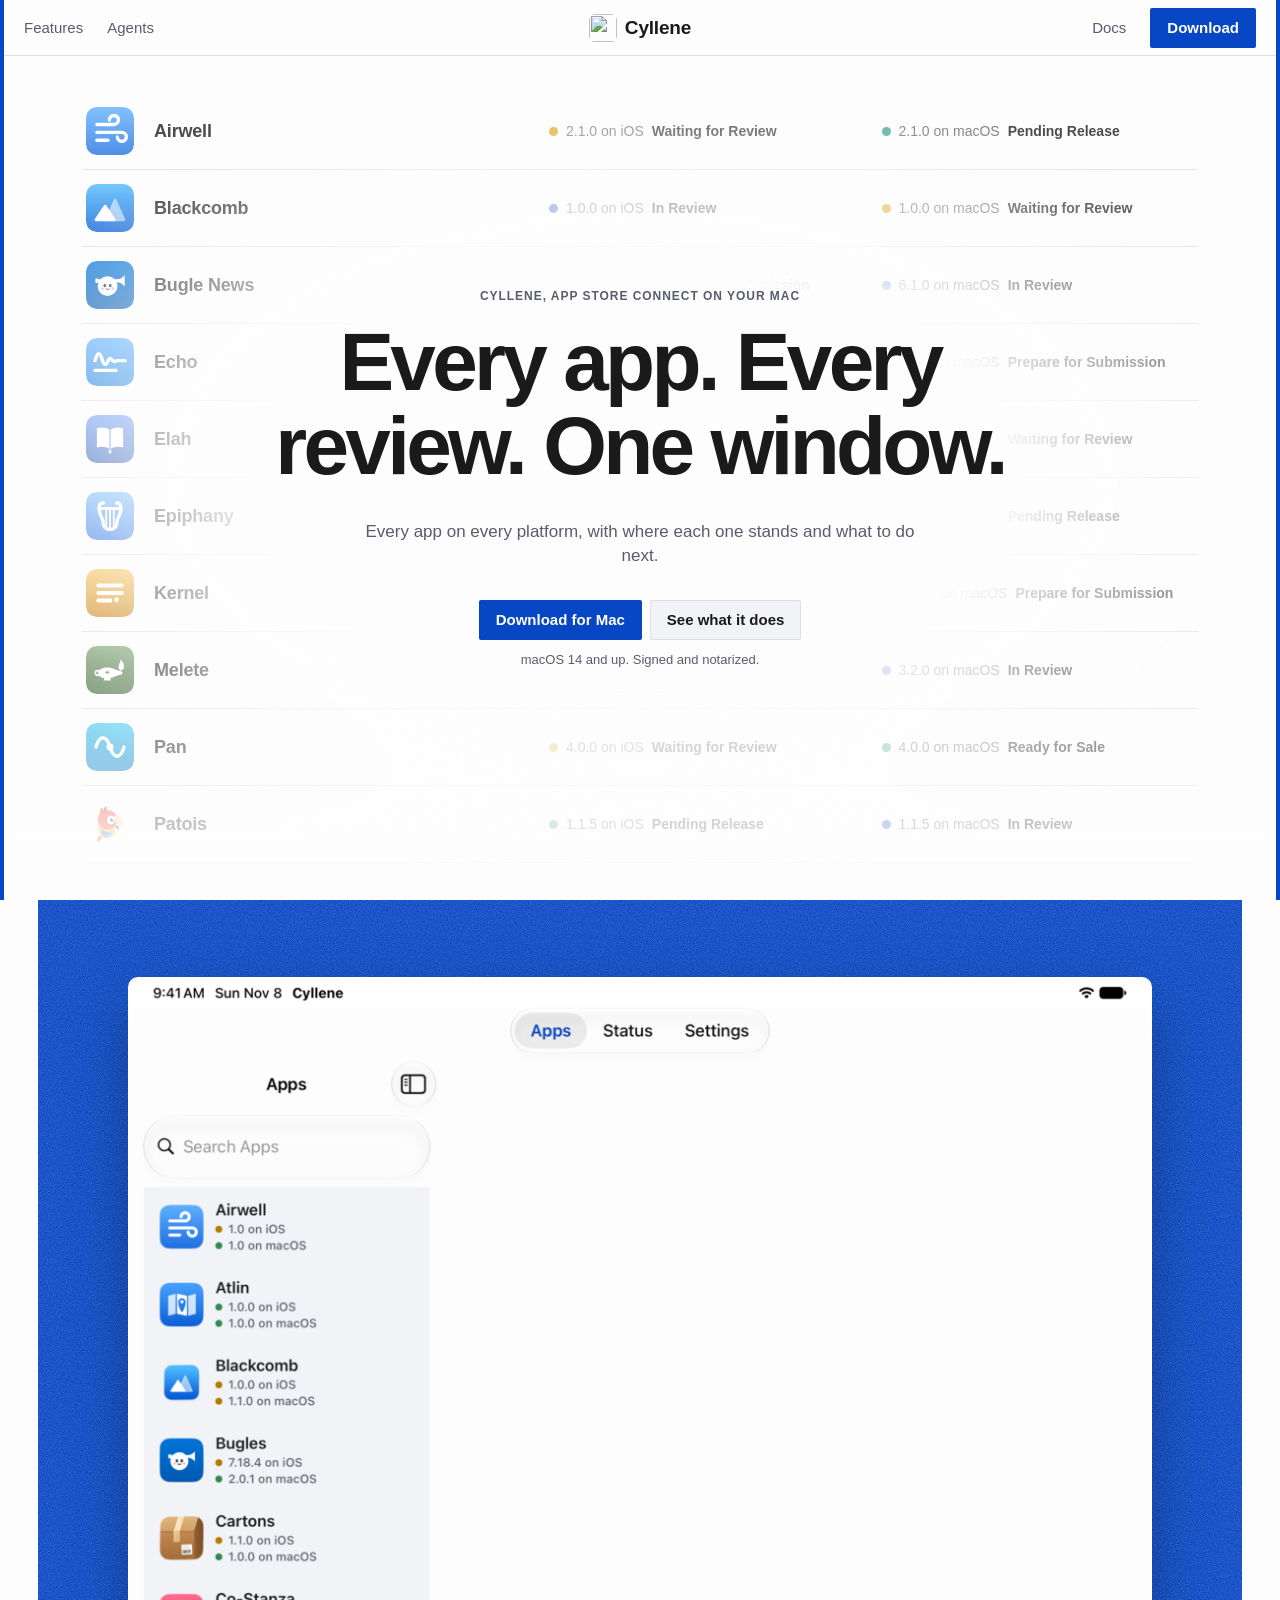
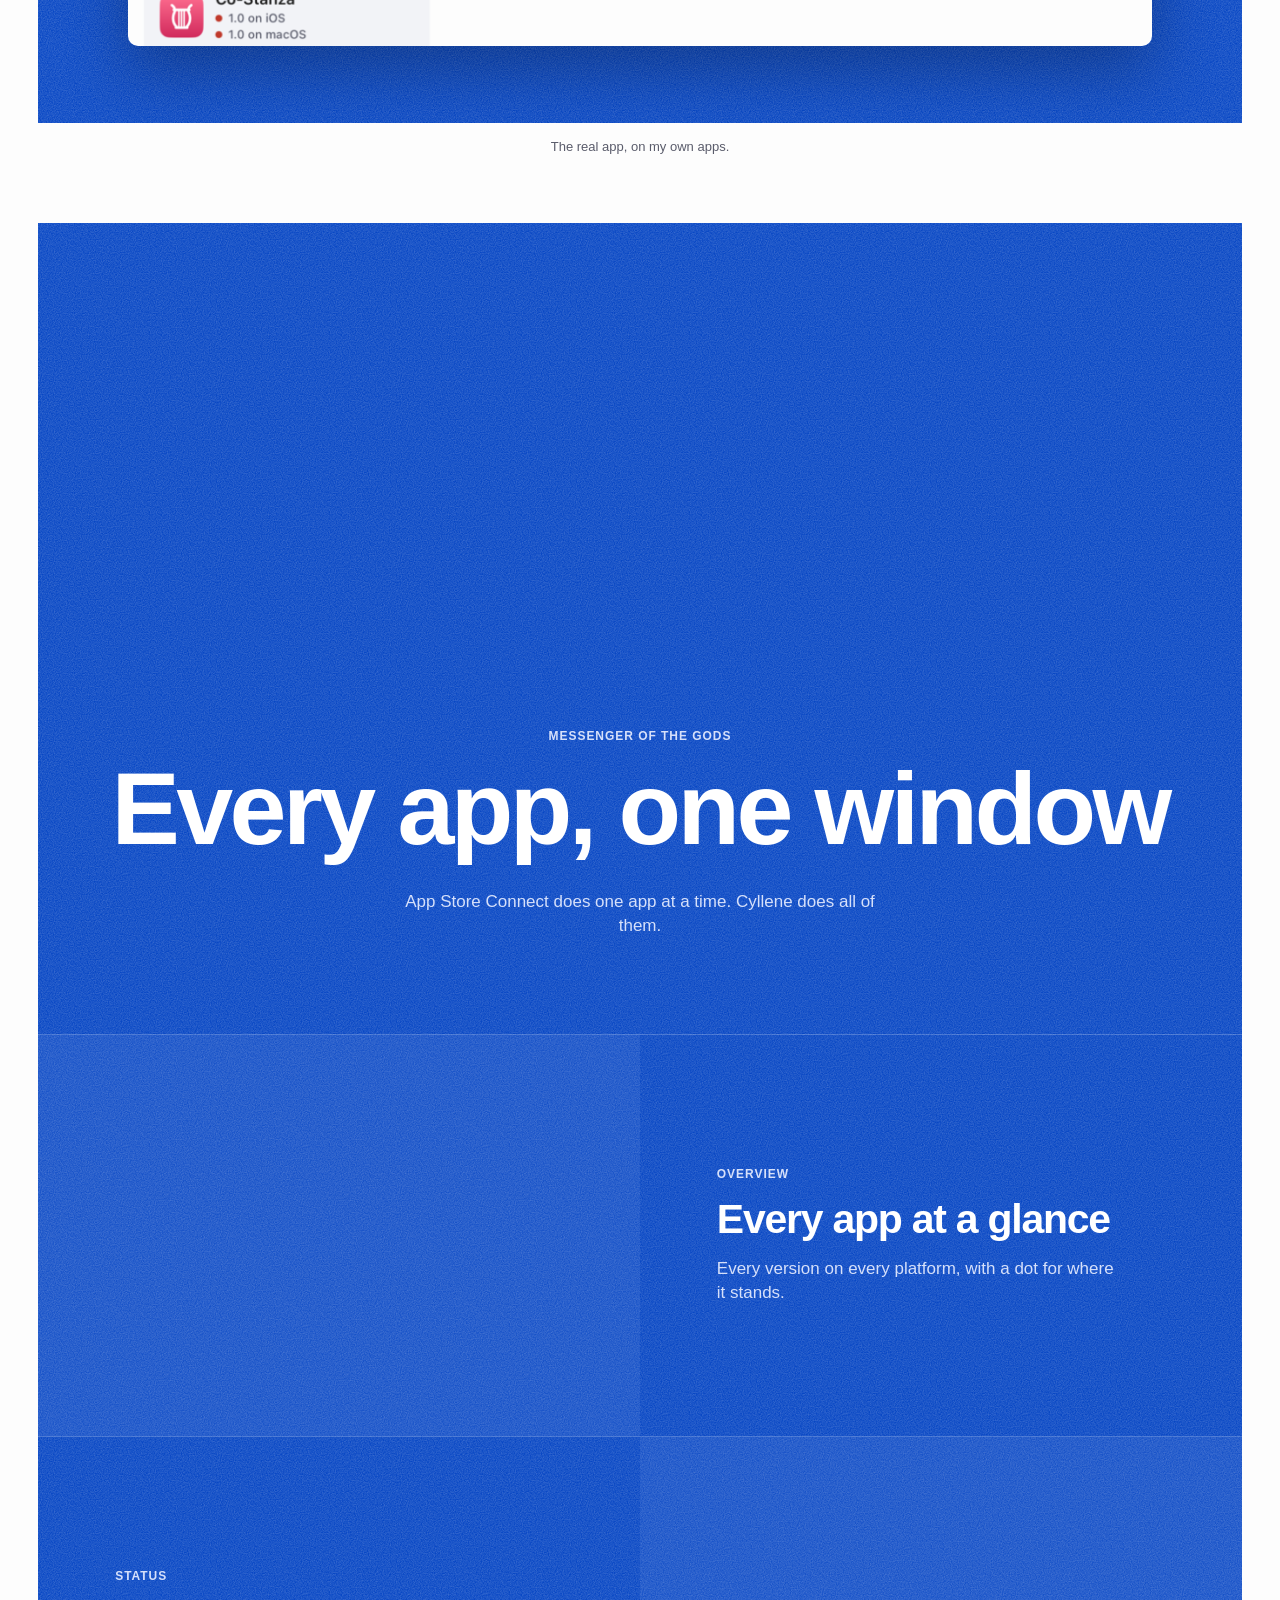
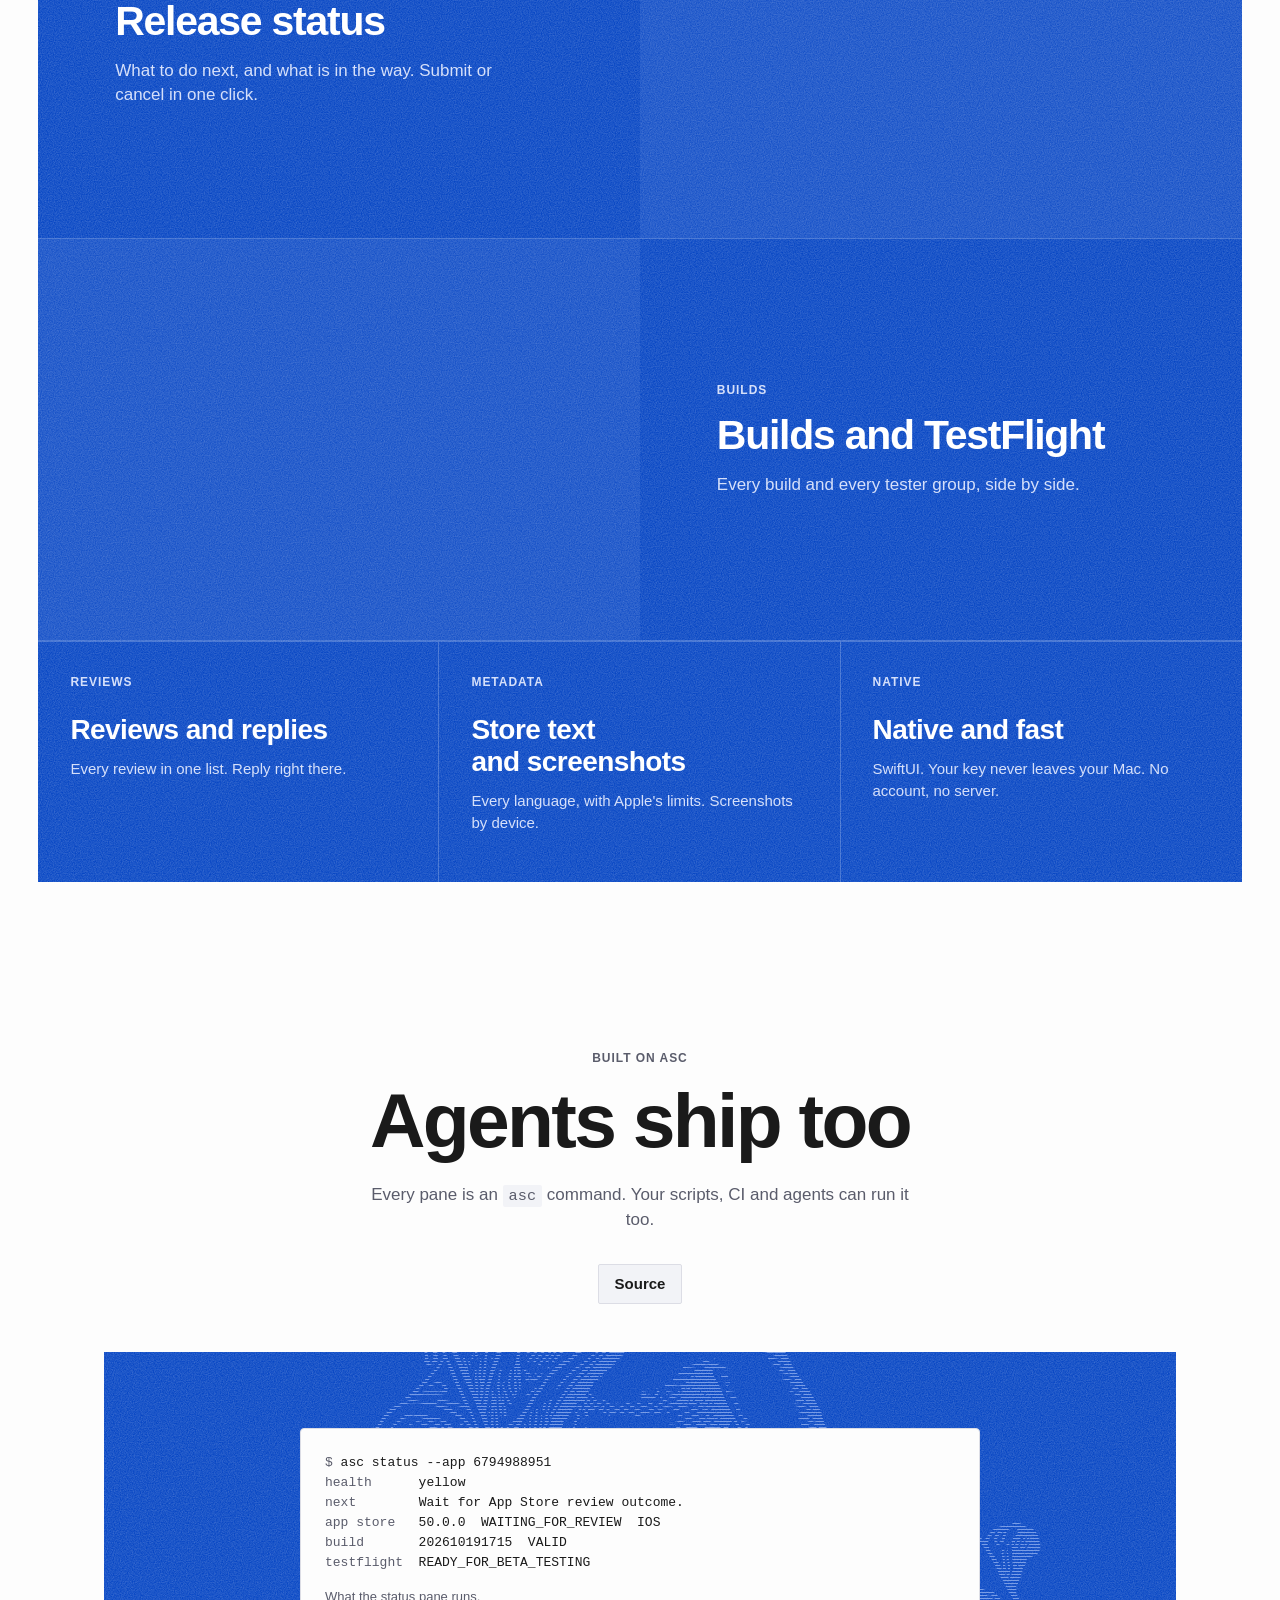
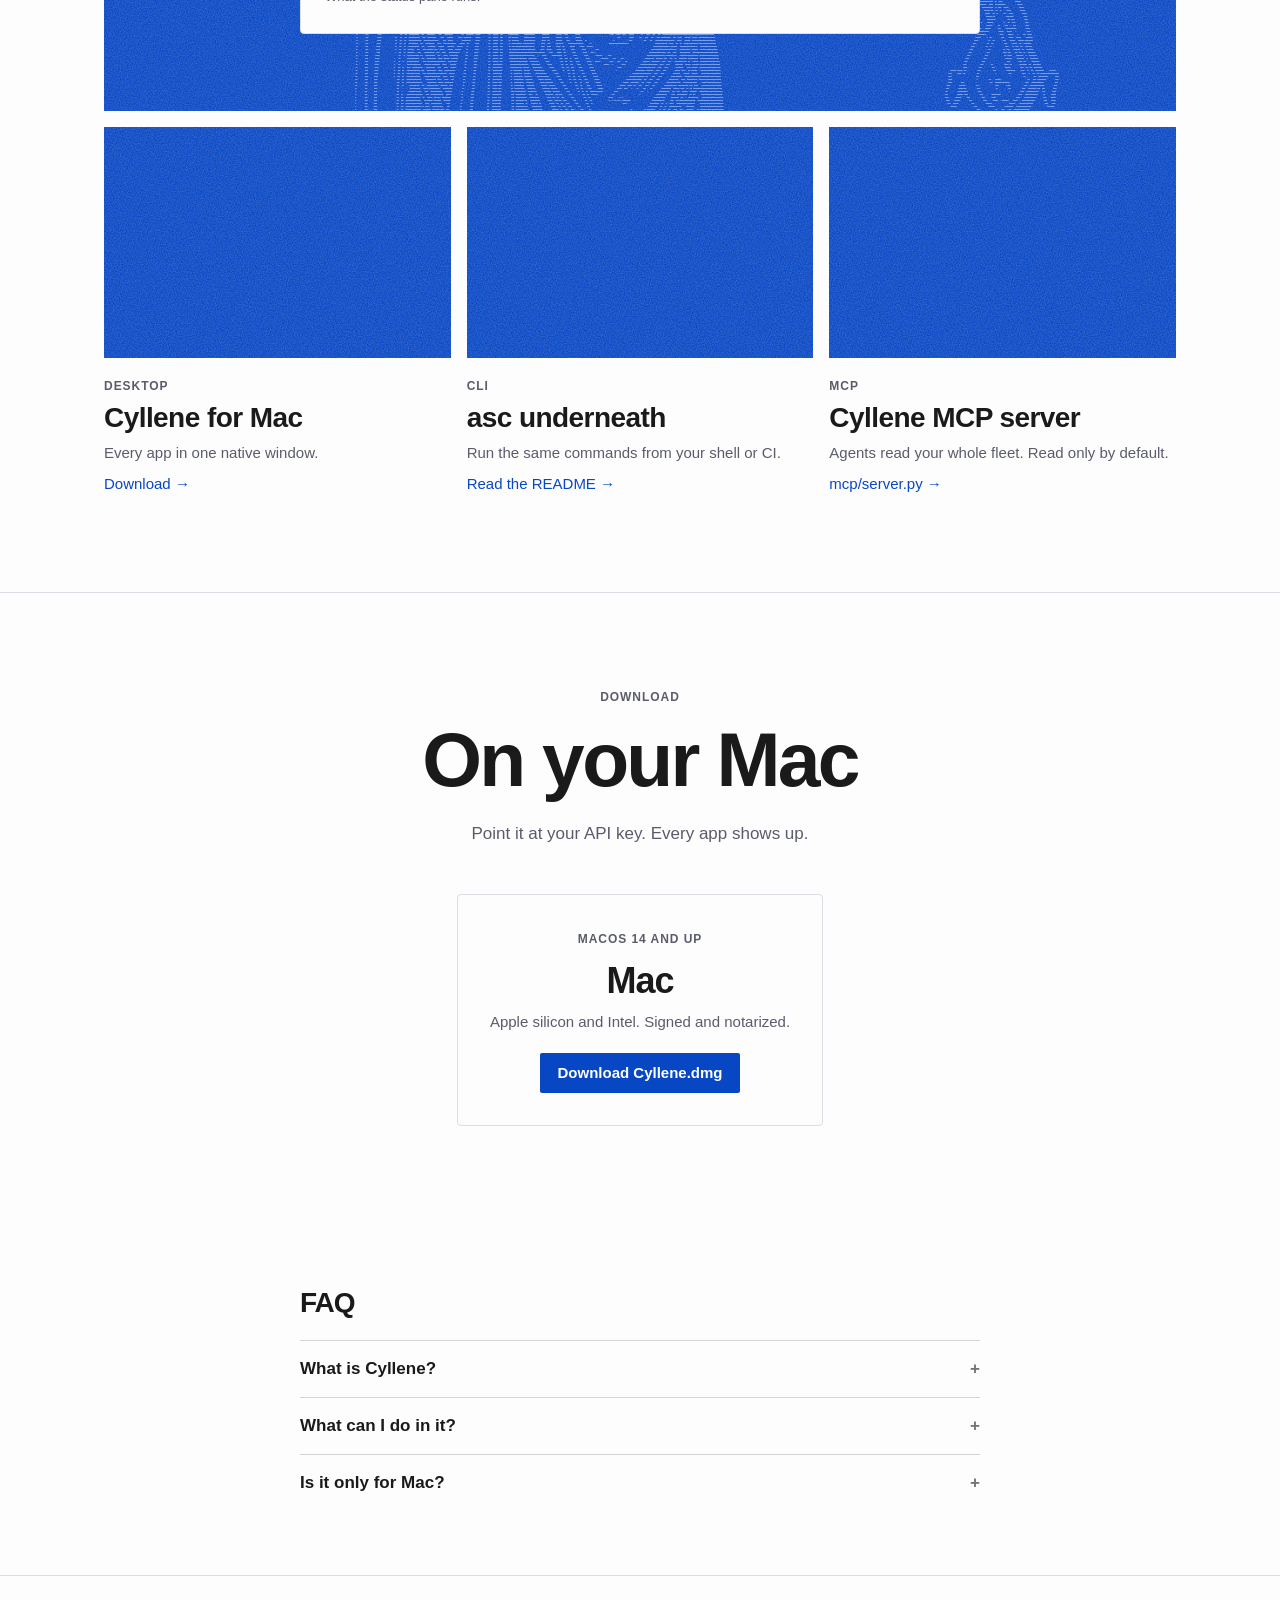
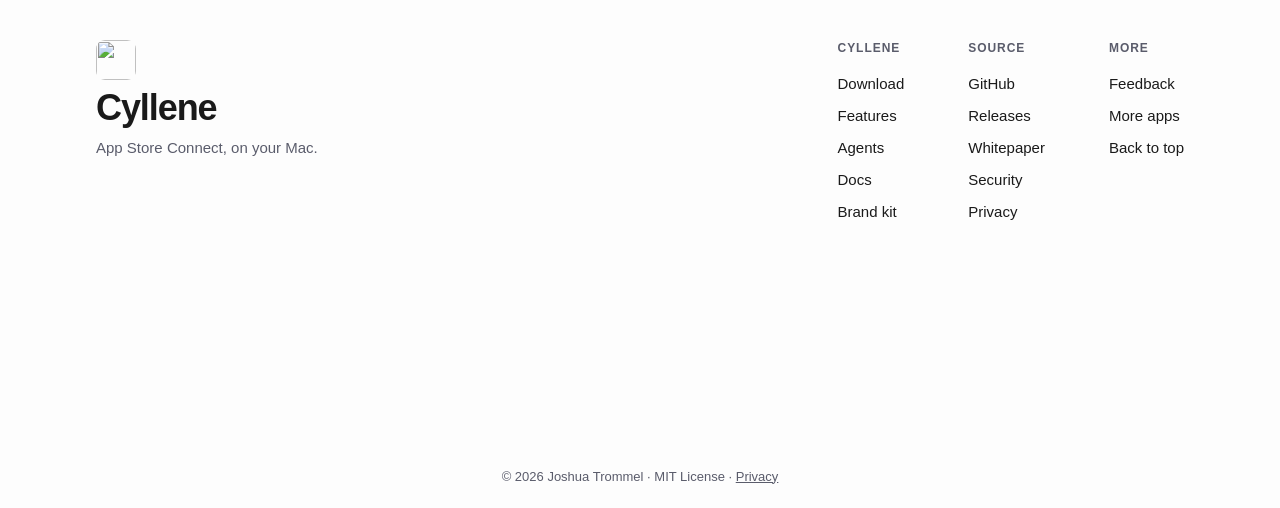
==== commit f30dc02d: "FAQ on the landing page Co-Authored-By: Claude Sonnet 5.5 <noreply@anthropic.com>" ====
--- a/landing/index.html
+++ b/landing/index.html
@@ -133,6 +133,8 @@
     </div>
   </div>
 </section>
+
+<section class="faq" id="faq"><style>.faq{max-width:720px;margin:0 auto;padding:64px 20px}.faq h2{font-size:28px;line-height:1.2;font-weight:600;margin:0 0 20px}.faq details{border-top:1px solid color-mix(in srgb,currentColor 18%,transparent);padding:16px 0}.faq details:last-child{border-bottom:1px solid color-mix(in srgb,currentColor 18%,transparent)}.faq summary{cursor:pointer;font-weight:600;list-style:none;display:flex;justify-content:space-between;gap:16px}.faq summary::-webkit-details-marker{display:none}.faq summary::after{content:"+";opacity:.6}.faq details[open] summary::after{content:"\2212"}.faq p{margin:12px 0 0;opacity:.75;line-height:1.5}</style><h2>FAQ</h2><details><summary>What is Cyllene?</summary><p>A native Mac app for App Store Connect. Every app, every platform and every review state in one window.</p></details><details><summary>What can I do in it?</summary><p>Look at versions, builds, TestFlight, reviews and purchases without opening the dashboard.</p></details><details><summary>Is it only for Mac?</summary><p>Cyllene is a Mac app, with an iPhone version for checking in on the go.</p></details><script type="application/ld+json">{"@context": "https://schema.org", "@type": "FAQPage", "mainEntity": [{"@type": "Question", "name": "What is Cyllene?", "acceptedAnswer": {"@type": "Answer", "text": "A native Mac app for App Store Connect. Every app, every platform and every review state in one window."}}, {"@type": "Question", "name": "What can I do in it?", "acceptedAnswer": {"@type": "Answer", "text": "Look at versions, builds, TestFlight, reviews and purchases without opening the dashboard."}}, {"@type": "Question", "name": "Is it only for Mac?", "acceptedAnswer": {"@type": "Answer", "text": "Cyllene is a Mac app, with an iPhone version for checking in on the go."}}]}</script></section>
 </main>
 
 <footer class="foot" id="footer">
